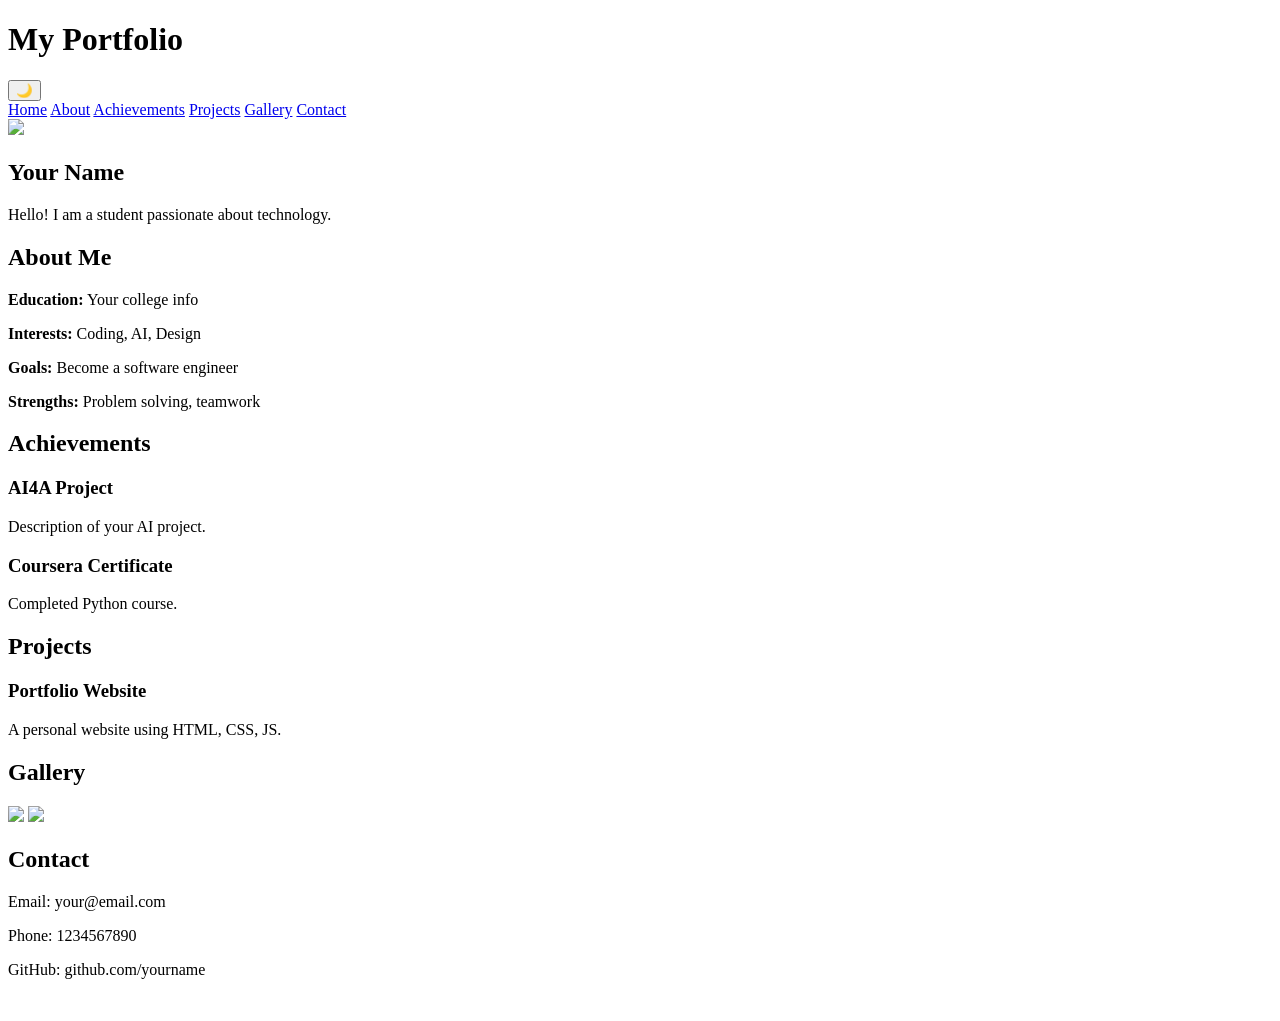
==== index.html @ 5518a77a "Rename Html to index.html" ====
<!DOCTYPE html>
<html lang="en">
<head>
  <meta charset="UTF-8">
  <title>My Portfolio</title>
  <link rel="stylesheet" href="style.css">
</head>
<body>

<header>
  <h1>My Portfolio</h1>
  <button onclick="toggleDarkMode()">🌙</button>
</header>

<nav>
  <a href="#home">Home</a>
  <a href="#about">About</a>
  <a href="#achievements">Achievements</a>
  <a href="#projects">Projects</a>
  <a href="#gallery">Gallery</a>
  <a href="#contact">Contact</a>
</nav>

<section id="home">
  <img src="images/profile.jpg" class="profile">
  <h2>Your Name</h2>
  <p>Hello! I am a student passionate about technology.</p>
</section>

<section id="about">
  <h2>About Me</h2>
  <p><b>Education:</b> Your college info</p>
  <p><b>Interests:</b> Coding, AI, Design</p>
  <p><b>Goals:</b> Become a software engineer</p>
  <p><b>Strengths:</b> Problem solving, teamwork</p>
</section>

<section id="achievements">
  <h2>Achievements</h2>
  <div class="card">
    <h3>AI4A Project</h3>
    <p>Description of your AI project.</p>
  </div>
  <div class="card">
    <h3>Coursera Certificate</h3>
    <p>Completed Python course.</p>
  </div>
</section>

<section id="projects">
  <h2>Projects</h2>
  <div class="card">
    <h3>Portfolio Website</h3>
    <p>A personal website using HTML, CSS, JS.</p>
  </div>
</section>

<section id="gallery">
  <h2>Gallery</h2>
  <img src="images/cert1.jpg" onclick="openImage(this)">
  <img src="images/cert2.jpg" onclick="openImage(this)">
</section>

<section id="contact">
  <h2>Contact</h2>
  <p>Email: your@email.com</p>
  <p>Phone: 1234567890</p>
  <p>GitHub: github.com/yourname</p>
</section>

<!-- Image Popup -->
<div id="popup" onclick="closeImage()">
  <img id="popup-img">
</div>

<script src="script.js"></script>
</body>
</html>
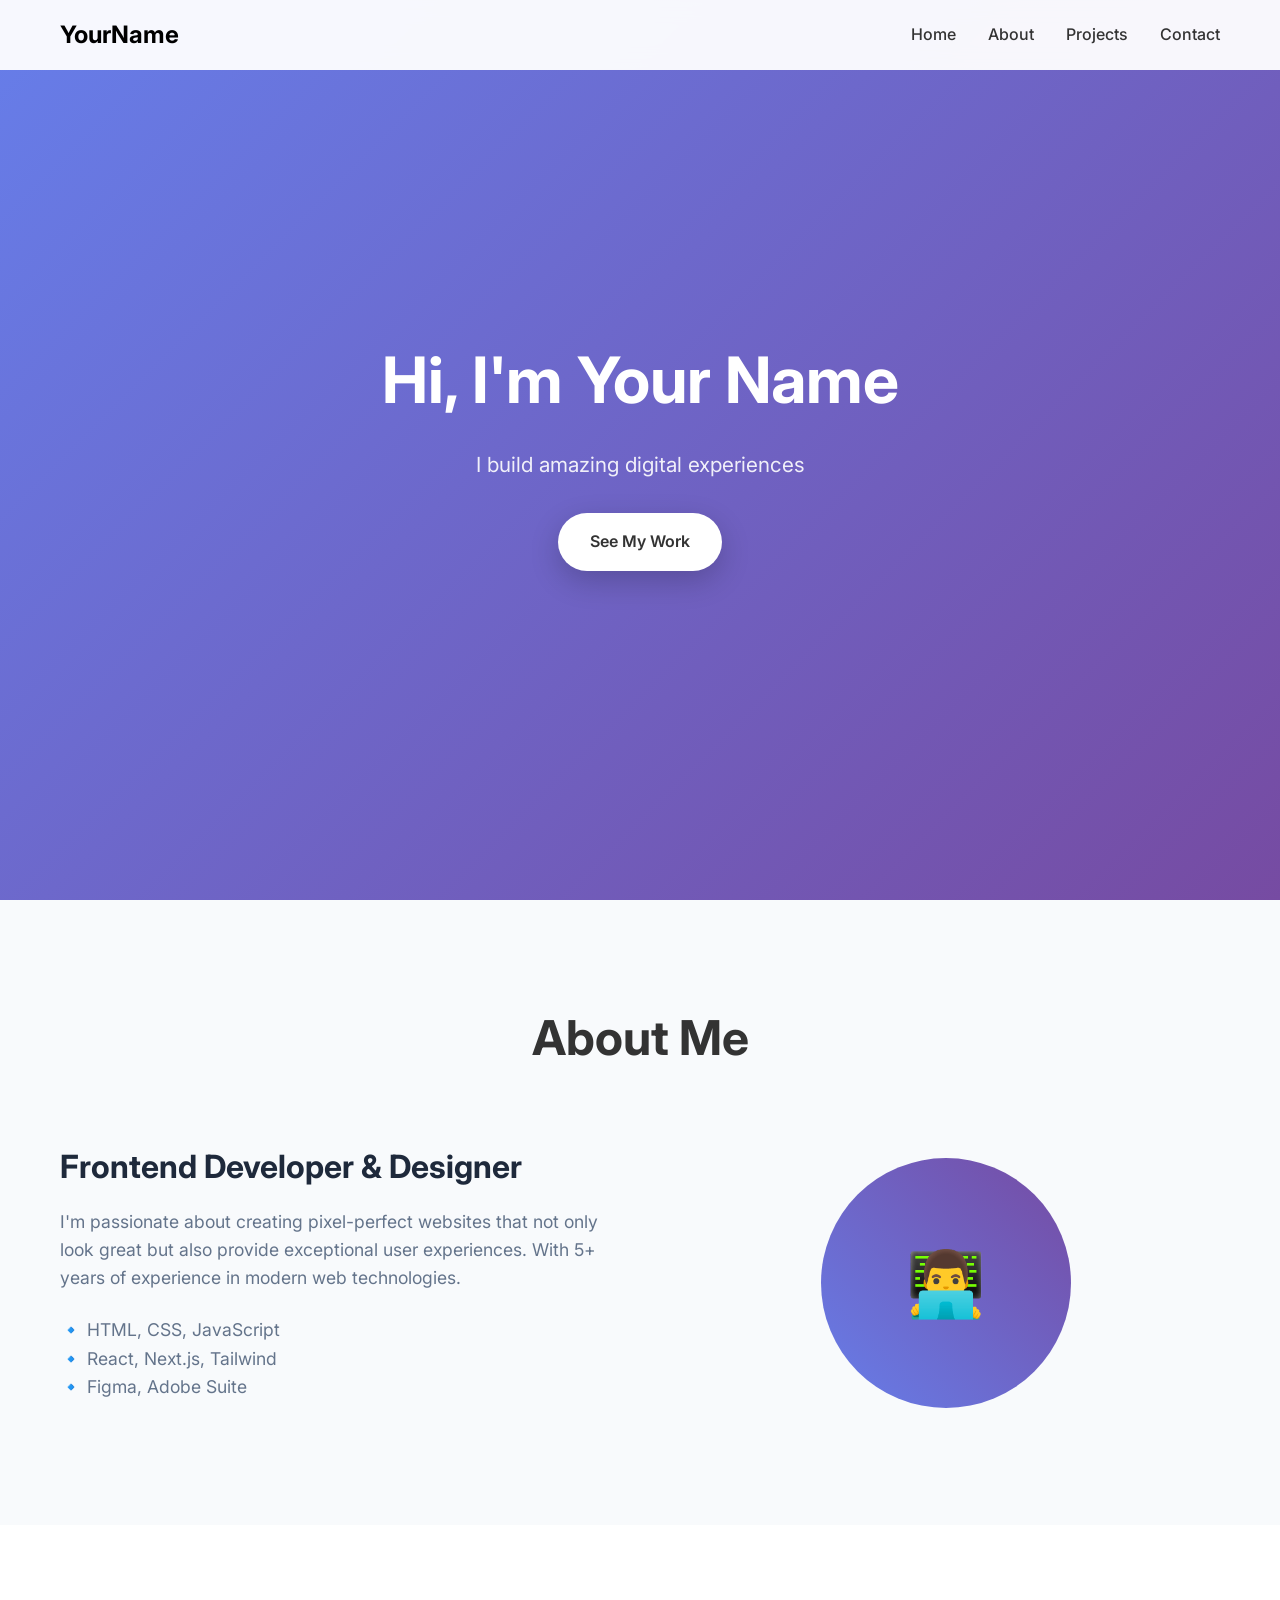
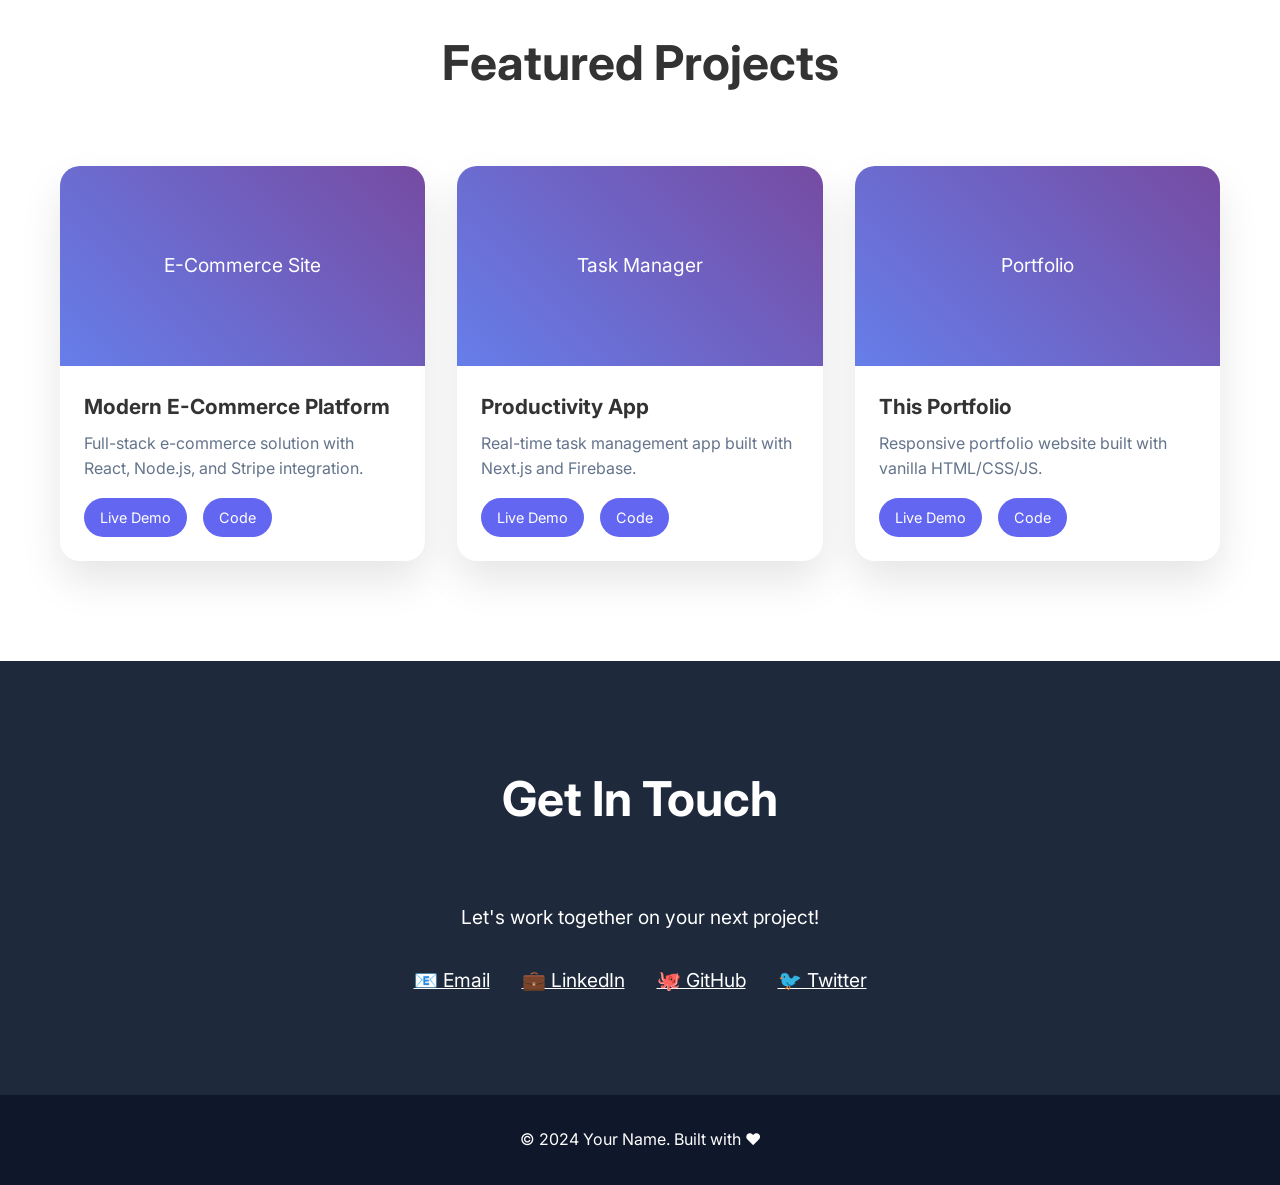
==== commit 910ba0f2: "Update index.html" ====
--- a/index.html
+++ b/index.html
@@ -1,78 +1,285 @@
 <!DOCTYPE html>
 <html lang="en">
 <head>
-  <meta charset="UTF-8">
-  <title>My Portfolio</title>
-  <link rel="stylesheet" href="style.css">
+    <meta charset="UTF-8">
+    <meta name="viewport" content="width=device-width, initial-scale=1.0">
+    <title>Your Name - Portfolio</title>
+    <link href="https://fonts.googleapis.com/css2?family=Inter:wght@300;400;600;700&display=swap" rel="stylesheet">
+    <style>
+        * { margin: 0; padding: 0; box-sizing: border-box; }
+        body {
+            font-family: 'Inter', sans-serif;
+            line-height: 1.6;
+            color: #333;
+            overflow-x: hidden;
+        }
+        .container { max-width: 1200px; margin: 0 auto; padding: 0 20px; }
+        
+        /* Navigation */
+        nav {
+            position: fixed;
+            top: 0;
+            width: 100%;
+            background: rgba(255,255,255,0.95);
+            backdrop-filter: blur(10px);
+            z-index: 1000;
+            padding: 1rem 0;
+        }
+        nav .container { display: flex; justify-content: space-between; align-items: center; }
+        .logo { font-size: 1.5rem; font-weight: 700; color: #000; }
+        .nav-links { display: flex; list-style: none; gap: 2rem; }
+        .nav-links a { text-decoration: none; color: #333; font-weight: 500; transition: color 0.3s; }
+        .nav-links a:hover { color: #6366f1; }
+        
+        /* Hero */
+        .hero {
+            height: 100vh;
+            display: flex;
+            align-items: center;
+            background: linear-gradient(135deg, #667eea 0%, #764ba2 100%);
+            color: white;
+            text-align: center;
+        }
+        .hero-content h1 {
+            font-size: clamp(2.5rem, 5vw, 4rem);
+            margin-bottom: 1rem;
+            font-weight: 700;
+        }
+        .hero-content p {
+            font-size: 1.3rem;
+            margin-bottom: 2rem;
+            opacity: 0.9;
+        }
+        .cta-button {
+            display: inline-block;
+            padding: 1rem 2rem;
+            background: white;
+            color: #333;
+            text-decoration: none;
+            border-radius: 50px;
+            font-weight: 600;
+            transition: all 0.3s;
+            box-shadow: 0 10px 30px rgba(0,0,0,0.2);
+        }
+        .cta-button:hover { transform: translateY(-3px); box-shadow: 0 15px 40px rgba(0,0,0,0.3); }
+        
+        /* Sections */
+        section { padding: 100px 0; }
+        .section-title {
+            font-size: 3rem;
+            text-align: center;
+            margin-bottom: 4rem;
+            font-weight: 700;
+        }
+        
+        /* About */
+        .about { background: #f8fafc; }
+        .about-content {
+            display: grid;
+            grid-template-columns: 1fr 1fr;
+            gap: 4rem;
+            align-items: center;
+        }
+        .about-text h3 { font-size: 2rem; margin-bottom: 1rem; color: #1e293b; }
+        .about-text p { font-size: 1.1rem; color: #64748b; margin-bottom: 1.5rem; }
+        
+        /* Projects */
+        .projects-grid {
+            display: grid;
+            grid-template-columns: repeat(auto-fit, minmax(350px, 1fr));
+            gap: 2rem;
+            margin-top: 3rem;
+        }
+        .project-card {
+            background: white;
+            border-radius: 20px;
+            overflow: hidden;
+            box-shadow: 0 20px 40px rgba(0,0,0,0.1);
+            transition: all 0.3s;
+        }
+        .project-card:hover {
+            transform: translateY(-10px);
+            box-shadow: 0 30px 60px rgba(0,0,0,0.15);
+        }
+        .project-image {
+            height: 200px;
+            background: linear-gradient(45deg, #667eea, #764ba2);
+            display: flex;
+            align-items: center;
+            justify-content: center;
+            font-size: 1.2rem;
+            color: white;
+        }
+        .project-info {
+            padding: 1.5rem;
+        }
+        .project-info h4 { font-size: 1.3rem; margin-bottom: 0.5rem; }
+        .project-info p { color: #64748b; margin-bottom: 1rem; }
+        .project-links { display: flex; gap: 1rem; }
+        .project-links a {
+            padding: 0.5rem 1rem;
+            background: #6366f1;
+            color: white;
+            text-decoration: none;
+            border-radius: 25px;
+            font-size: 0.9rem;
+        }
+        
+        /* Contact */
+        .contact { background: #1e293b; color: white; text-align: center; }
+        .contact-links {
+            display: flex;
+            justify-content: center;
+            gap: 2rem;
+            margin-top: 2rem;
+            flex-wrap: wrap;
+        }
+        .contact-links a {
+            color: white;
+            font-size: 1.2rem;
+            transition: opacity 0.3s;
+        }
+        .contact-links a:hover { opacity: 0.7; }
+        
+        /* Footer */
+        footer {
+            background: #0f172a;
+            color: white;
+            text-align: center;
+            padding: 2rem 0;
+        }
+        
+        @media (max-width: 768px) {
+            .nav-links { display: none; }
+            .about-content { grid-template-columns: 1fr; text-align: center; }
+        }
+    </style>
 </head>
 <body>
-
-<header>
-  <h1>My Portfolio</h1>
-  <button onclick="toggleDarkMode()">🌙</button>
-</header>
-
-<nav>
-  <a href="#home">Home</a>
-  <a href="#about">About</a>
-  <a href="#achievements">Achievements</a>
-  <a href="#projects">Projects</a>
-  <a href="#gallery">Gallery</a>
-  <a href="#contact">Contact</a>
-</nav>
-
-<section id="home">
-  <img src="images/profile.jpg" class="profile">
-  <h2>Your Name</h2>
-  <p>Hello! I am a student passionate about technology.</p>
-</section>
-
-<section id="about">
-  <h2>About Me</h2>
-  <p><b>Education:</b> Your college info</p>
-  <p><b>Interests:</b> Coding, AI, Design</p>
-  <p><b>Goals:</b> Become a software engineer</p>
-  <p><b>Strengths:</b> Problem solving, teamwork</p>
-</section>
-
-<section id="achievements">
-  <h2>Achievements</h2>
-  <div class="card">
-    <h3>AI4A Project</h3>
-    <p>Description of your AI project.</p>
-  </div>
-  <div class="card">
-    <h3>Coursera Certificate</h3>
-    <p>Completed Python course.</p>
-  </div>
-</section>
-
-<section id="projects">
-  <h2>Projects</h2>
-  <div class="card">
-    <h3>Portfolio Website</h3>
-    <p>A personal website using HTML, CSS, JS.</p>
-  </div>
-</section>
-
-<section id="gallery">
-  <h2>Gallery</h2>
-  <img src="images/cert1.jpg" onclick="openImage(this)">
-  <img src="images/cert2.jpg" onclick="openImage(this)">
-</section>
-
-<section id="contact">
-  <h2>Contact</h2>
-  <p>Email: your@email.com</p>
-  <p>Phone: 1234567890</p>
-  <p>GitHub: github.com/yourname</p>
-</section>
-
-<!-- Image Popup -->
-<div id="popup" onclick="closeImage()">
-  <img id="popup-img">
-</div>
-
-<script src="script.js"></script>
+    <!-- Navigation -->
+    <nav>
+        <div class="container">
+            <div class="logo">YourName</div>
+            <ul class="nav-links">
+                <li><a href="#home">Home</a></li>
+                <li><a href="#about">About</a></li>
+                <li><a href="#projects">Projects</a></li>
+                <li><a href="#contact">Contact</a></li>
+            </ul>
+        </div>
+    </nav>
+
+    <!-- Hero -->
+    <section id="home" class="hero">
+        <div class="container">
+            <div class="hero-content">
+                <h1>Hi, I'm <span style="color: #fff;">Your Name</span></h1>
+                <p>I build amazing digital experiences</p>
+                <a href="#projects" class="cta-button">See My Work</a>
+            </div>
+        </div>
+    </section>
+
+    <!-- About -->
+    <section id="about" class="about">
+        <div class="container">
+            <h2 class="section-title">About Me</h2>
+            <div class="about-content">
+                <div class="about-text">
+                    <h3>Frontend Developer & Designer</h3>
+                    <p>I'm passionate about creating pixel-perfect websites that not only look great but also provide exceptional user experiences. With 5+ years of experience in modern web technologies.</p>
+                    <p>🔹 HTML, CSS, JavaScript<br>🔹 React, Next.js, Tailwind<br>🔹 Figma, Adobe Suite</p>
+                </div>
+                <div style="text-align: center;">
+                    <div style="width: 250px; height: 250px; margin: 0 auto; background: linear-gradient(45deg, #667eea, #764ba2); border-radius: 50%; display: flex; align-items: center; justify-content: center; font-size: 4rem; color: white;">👨‍💻</div>
+                </div>
+            </div>
+        </div>
+    </section>
+
+    <!-- Projects -->
+    <section id="projects">
+        <div class="container">
+            <h2 class="section-title">Featured Projects</h2>
+            <div class="projects-grid">
+                <div class="project-card">
+                    <div class="project-image">E-Commerce Site</div>
+                    <div class="project-info">
+                        <h4>Modern E-Commerce Platform</h4>
+                        <p>Full-stack e-commerce solution with React, Node.js, and Stripe integration.</p>
+                        <div class="project-links">
+                            <a href="#">Live Demo</a>
+                            <a href="#">Code</a>
+                        </div>
+                    </div>
+                </div>
+                <div class="project-card">
+                    <div class="project-image">Task Manager</div>
+                    <div class="project-info">
+                        <h4>Productivity App</h4>
+                        <p>Real-time task management app built with Next.js and Firebase.</p>
+                        <div class="project-links">
+                            <a href="#">Live Demo</a>
+                            <a href="#">Code</a>
+                        </div>
+                    </div>
+                </div>
+                <div class="project-card">
+                    <div class="project-image">Portfolio</div>
+                    <div class="project-info">
+                        <h4>This Portfolio</h4>
+                        <p>Responsive portfolio website built with vanilla HTML/CSS/JS.</p>
+                        <div class="project-links">
+                            <a href="#">Live Demo</a>
+                            <a href="#">Code</a>
+                        </div>
+                    </div>
+                </div>
+            </div>
+        </div>
+    </section>
+
+    <!-- Contact -->
+    <section id="contact" class="contact">
+        <div class="container">
+            <h2 class="section-title" style="color: white;">Get In Touch</h2>
+            <p style="font-size: 1.2rem; margin-bottom: 2rem;">Let's work together on your next project!</p>
+            <div class="contact-links">
+                <a href="mailto:your.email@gmail.com">📧 Email</a>
+                <a href="https://linkedin.com/in/yourprofile">💼 LinkedIn</a>
+                <a href="https://github.com/yourusername">🐙 GitHub</a>
+                <a href="https://twitter.com/yourhandle">🐦 Twitter</a>
+            </div>
+        </div>
+    </section>
+
+    <!-- Footer -->
+    <footer>
+        <div class="container">
+            <p>&copy; 2024 Your Name. Built with ❤️</p>
+        </div>
+    </footer>
+
+    <script>
+        // Smooth scrolling
+        document.querySelectorAll('a[href^="#"]').forEach(anchor => {
+            anchor.addEventListener('click', function (e) {
+                e.preventDefault();
+                document.querySelector(this.getAttribute('href')).scrollIntoView({
+                    behavior: 'smooth'
+                });
+            });
+        });
+
+        // Navbar scroll effect
+        window.addEventListener('scroll', () => {
+            const nav = document.querySelector('nav');
+            if (window.scrollY > 100) {
+                nav.style.background = 'rgba(255,255,255,0.98)';
+            } else {
+                nav.style.background = 'rgba(255,255,255,0.95)';
+            }
+        });
+    </script>
 </body>
 </html>
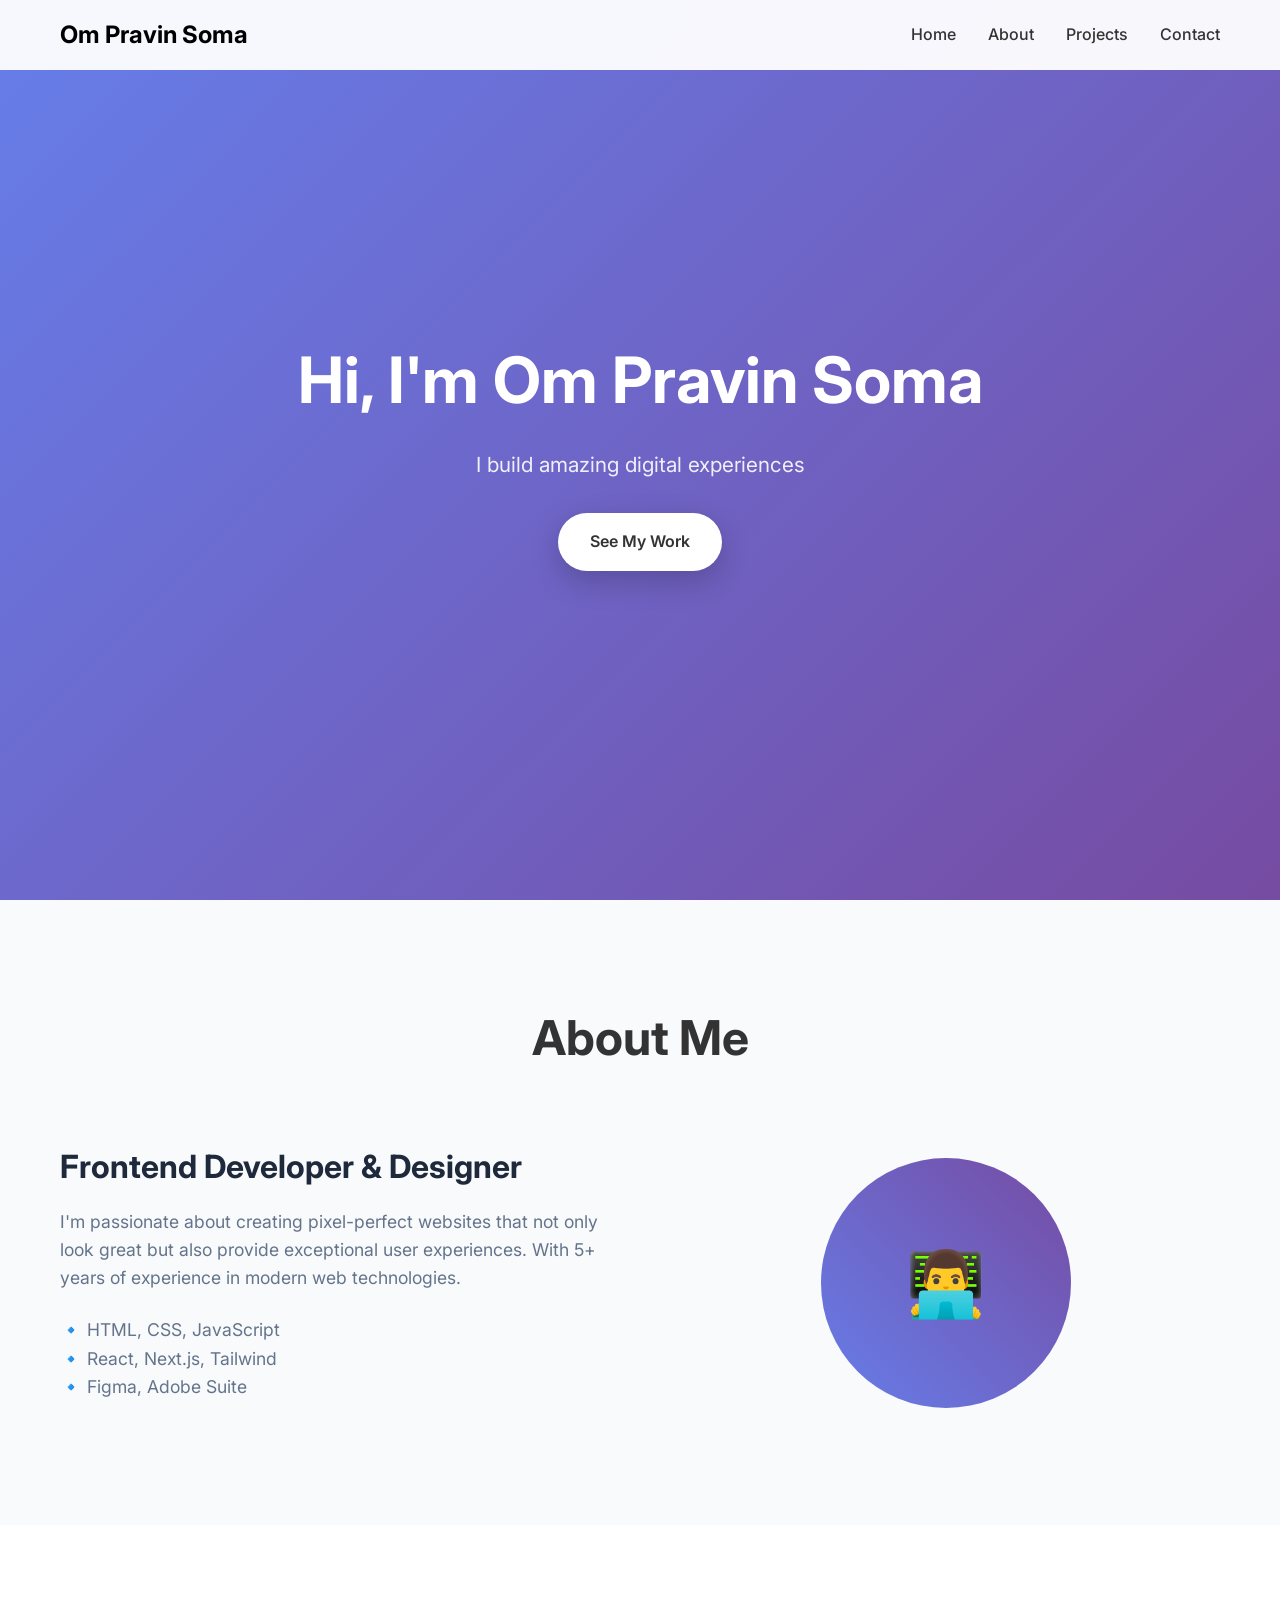
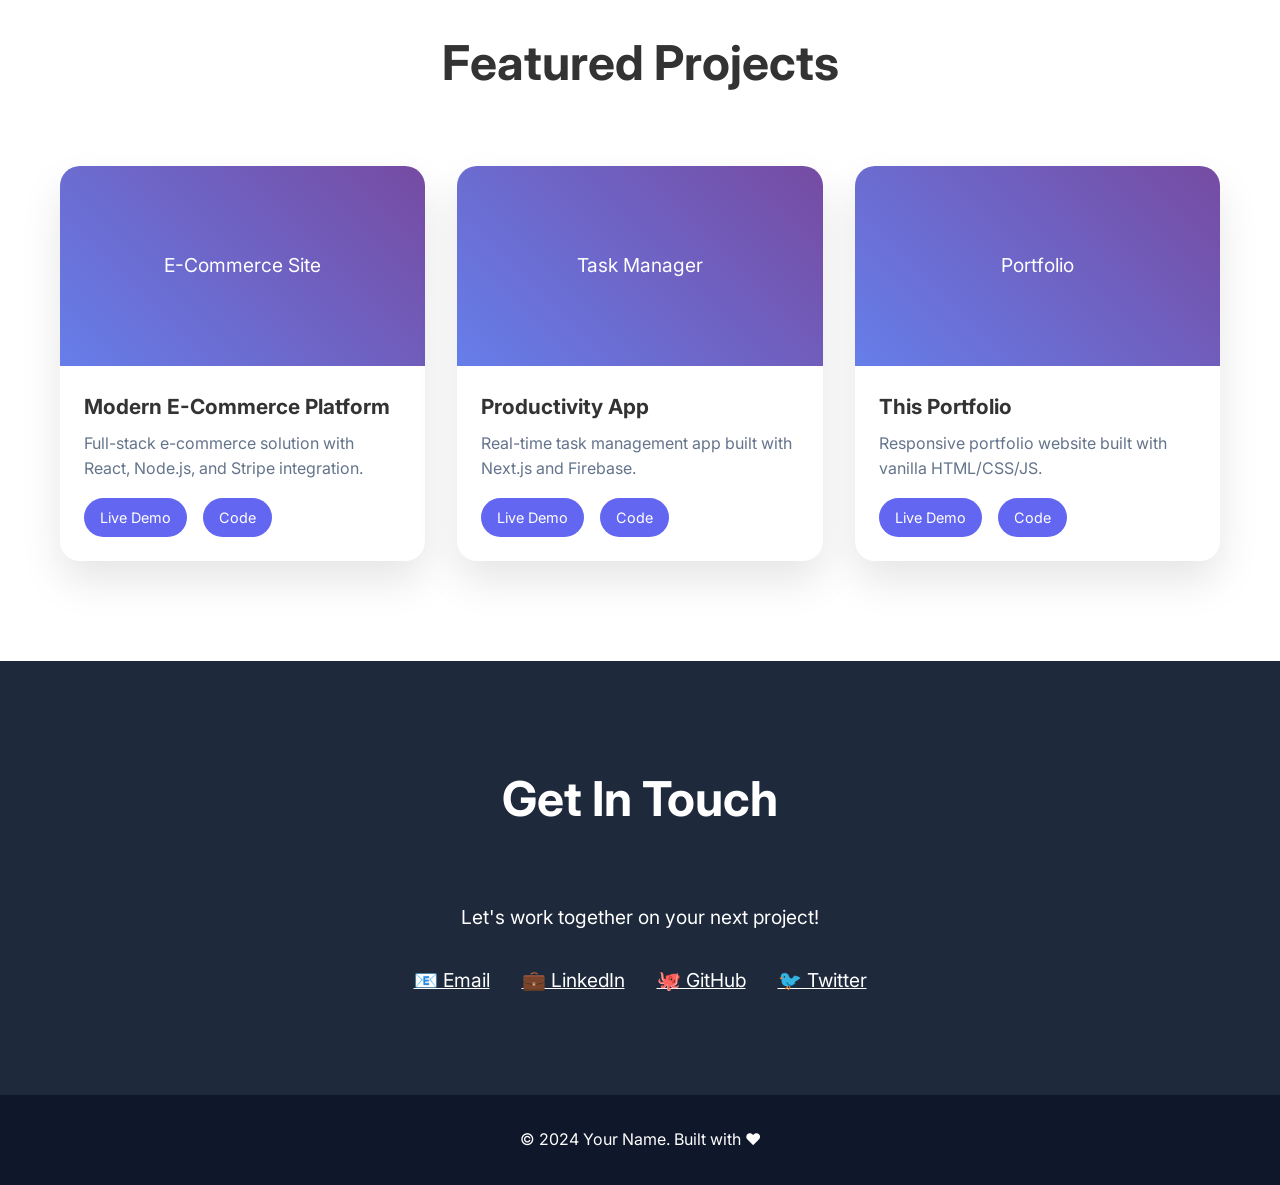
==== commit f7c825a0: "Update index.html" ====
--- a/index.html
+++ b/index.html
@@ -3,7 +3,7 @@
 <head>
     <meta charset="UTF-8">
     <meta name="viewport" content="width=device-width, initial-scale=1.0">
-    <title>Your Name - Portfolio</title>
+    <title>Om Pravin Soma - Portfolio</title>
     <link href="https://fonts.googleapis.com/css2?family=Inter:wght@300;400;600;700&display=swap" rel="stylesheet">
     <style>
         * { margin: 0; padding: 0; box-sizing: border-box; }
@@ -159,7 +159,7 @@
     <!-- Navigation -->
     <nav>
         <div class="container">
-            <div class="logo">YourName</div>
+            <div class="logo">Om Pravin Soma</div>
             <ul class="nav-links">
                 <li><a href="#home">Home</a></li>
                 <li><a href="#about">About</a></li>
@@ -173,7 +173,7 @@
     <section id="home" class="hero">
         <div class="container">
             <div class="hero-content">
-                <h1>Hi, I'm <span style="color: #fff;">Your Name</span></h1>
+                <h1>Hi, I'm <span style="color: #fff;">Om Pravin Soma </span></h1>
                 <p>I build amazing digital experiences</p>
                 <a href="#projects" class="cta-button">See My Work</a>
             </div>
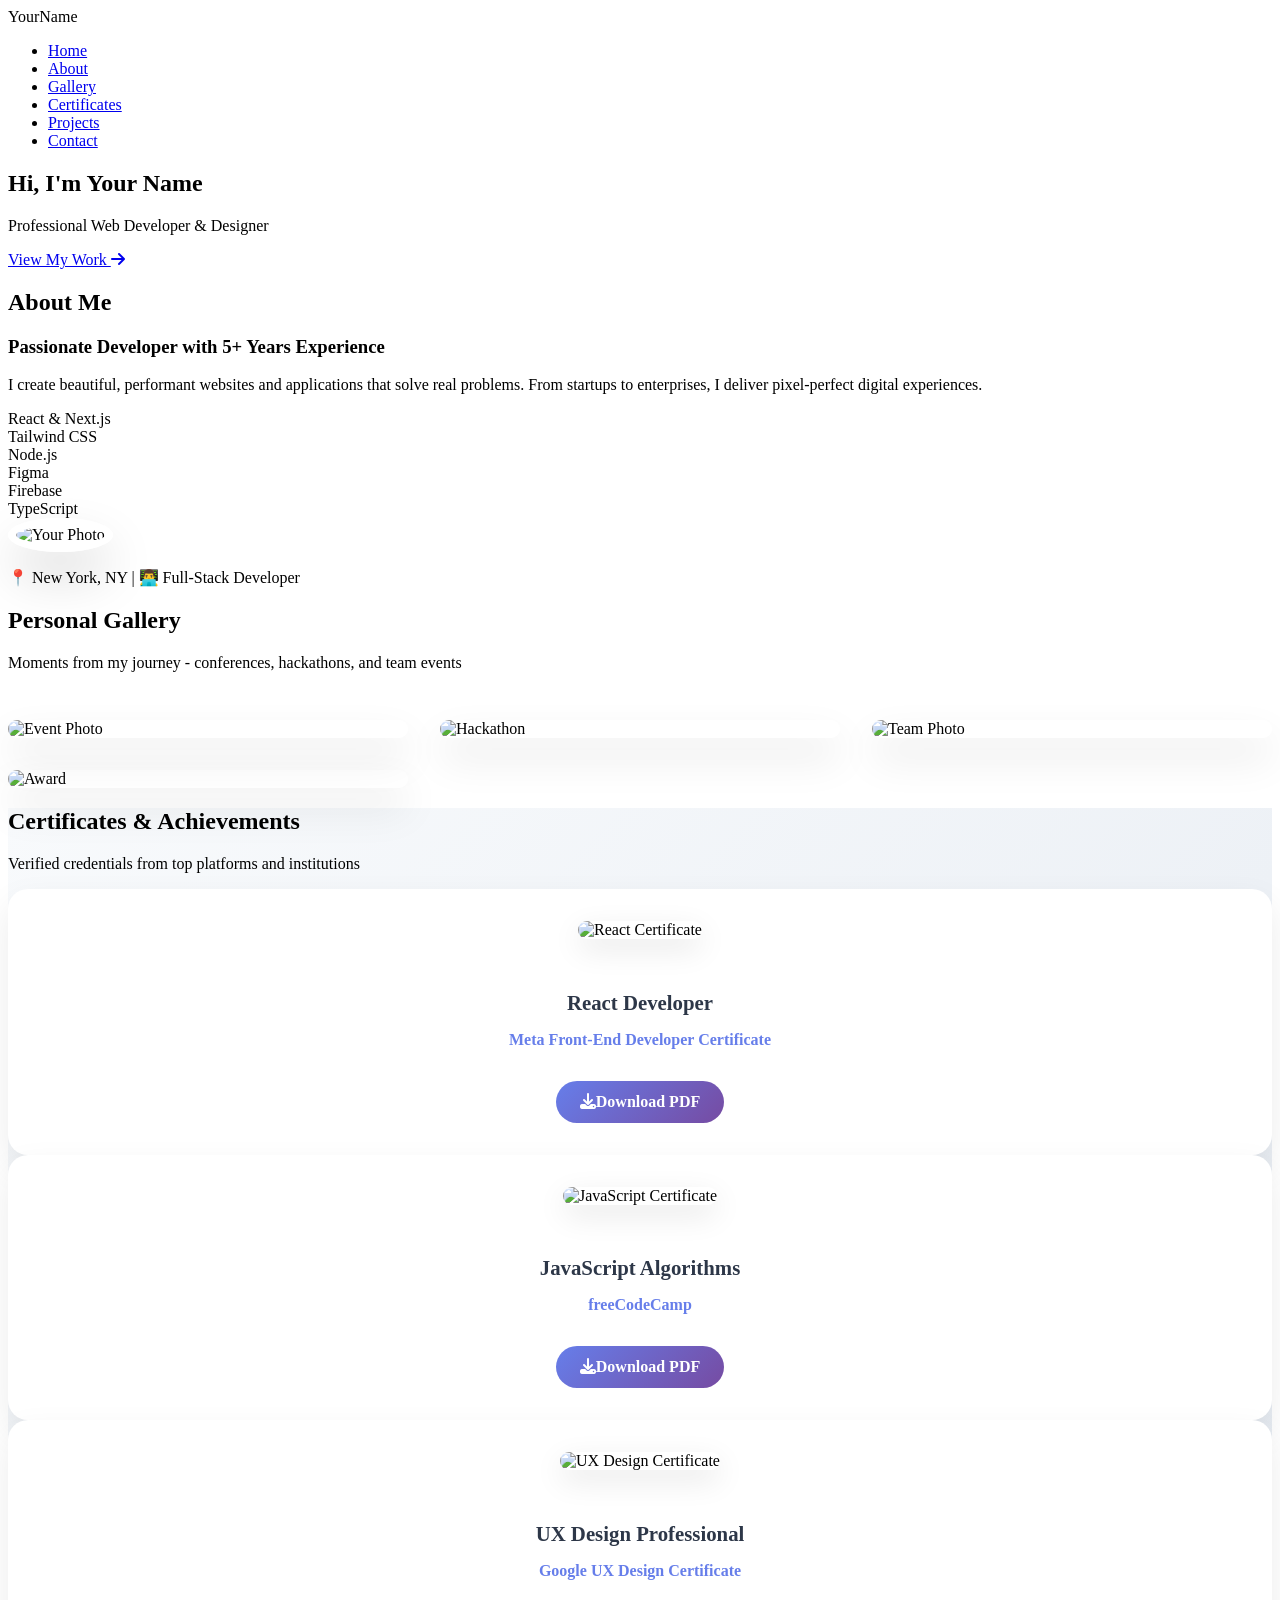
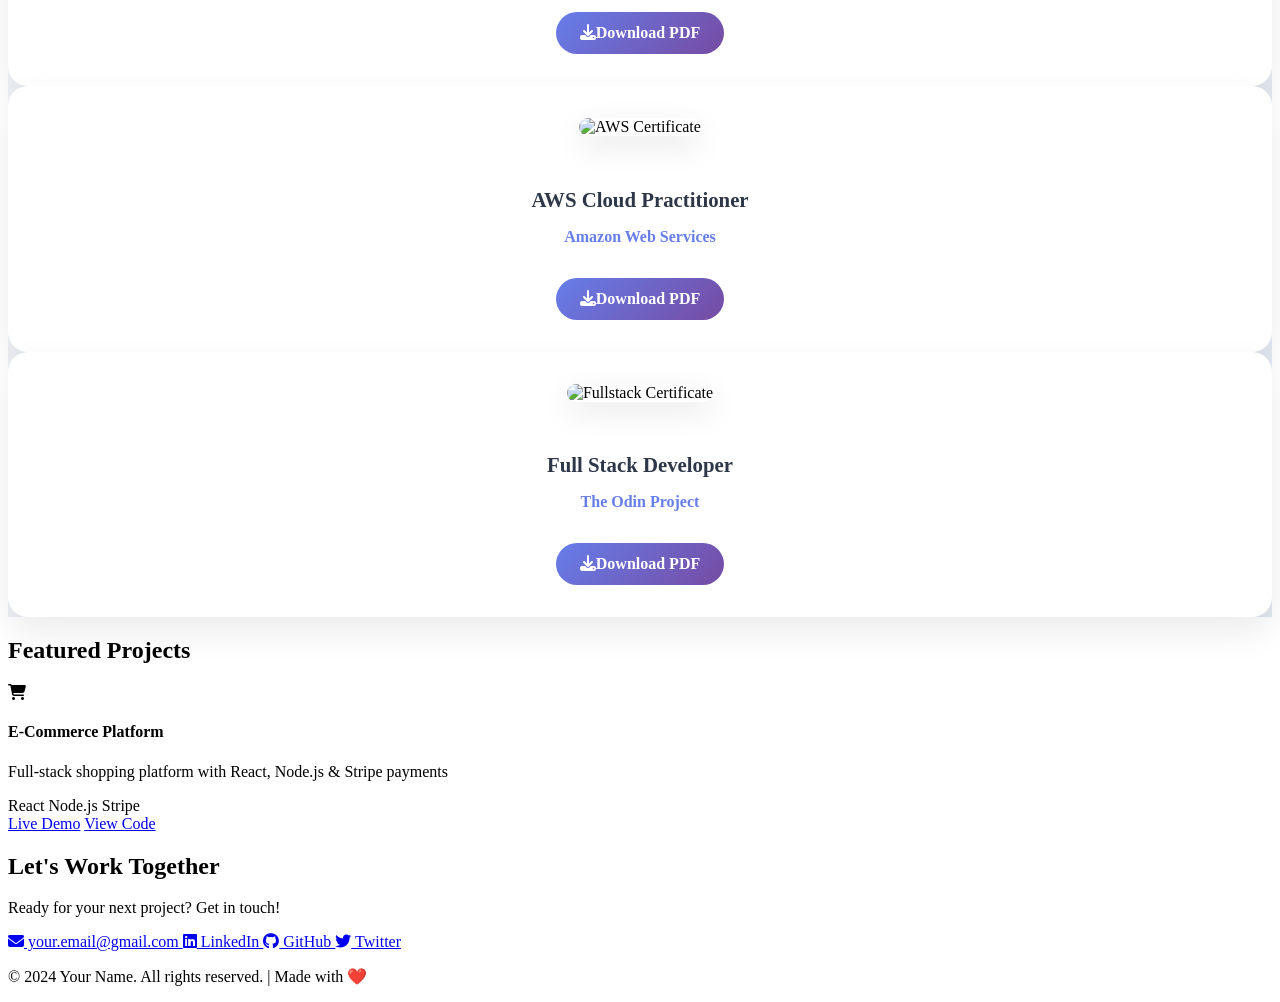
==== commit 1fa86d90: "Update index.html" ====
--- a/index.html
+++ b/index.html
@@ -3,252 +3,349 @@
 <head>
     <meta charset="UTF-8">
     <meta name="viewport" content="width=device-width, initial-scale=1.0">
-    <title>Om Pravin Soma - Portfolio</title>
-    <link href="https://fonts.googleapis.com/css2?family=Inter:wght@300;400;600;700&display=swap" rel="stylesheet">
+    <title>Your Name - Professional Portfolio</title>
+    <link href="https://fonts.googleapis.com/css2?family=Inter:wght@300;400;500;600;700;800;900&display=swap" rel="stylesheet">
+    <link rel="stylesheet" href="https://cdnjs.cloudflare.com/ajax/libs/font-awesome/6.4.0/css/all.min.css">
+    <!-- Paste the COMPLETE CSS code here -->
     <style>
-        * { margin: 0; padding: 0; box-sizing: border-box; }
-        body {
-            font-family: 'Inter', sans-serif;
-            line-height: 1.6;
-            color: #333;
-            overflow-x: hidden;
-        }
-        .container { max-width: 1200px; margin: 0 auto; padding: 0 20px; }
-        
-        /* Navigation */
-        nav {
-            position: fixed;
-            top: 0;
-            width: 100%;
-            background: rgba(255,255,255,0.95);
-            backdrop-filter: blur(10px);
-            z-index: 1000;
-            padding: 1rem 0;
-        }
-        nav .container { display: flex; justify-content: space-between; align-items: center; }
-        .logo { font-size: 1.5rem; font-weight: 700; color: #000; }
-        .nav-links { display: flex; list-style: none; gap: 2rem; }
-        .nav-links a { text-decoration: none; color: #333; font-weight: 500; transition: color 0.3s; }
-        .nav-links a:hover { color: #6366f1; }
-        
-        /* Hero */
-        .hero {
-            height: 100vh;
-            display: flex;
-            align-items: center;
-            background: linear-gradient(135deg, #667eea 0%, #764ba2 100%);
-            color: white;
-            text-align: center;
-        }
-        .hero-content h1 {
-            font-size: clamp(2.5rem, 5vw, 4rem);
-            margin-bottom: 1rem;
-            font-weight: 700;
-        }
-        .hero-content p {
-            font-size: 1.3rem;
-            margin-bottom: 2rem;
-            opacity: 0.9;
-        }
-        .cta-button {
-            display: inline-block;
-            padding: 1rem 2rem;
-            background: white;
-            color: #333;
-            text-decoration: none;
-            border-radius: 50px;
-            font-weight: 600;
-            transition: all 0.3s;
-            box-shadow: 0 10px 30px rgba(0,0,0,0.2);
-        }
-        .cta-button:hover { transform: translateY(-3px); box-shadow: 0 15px 40px rgba(0,0,0,0.3); }
-        
-        /* Sections */
-        section { padding: 100px 0; }
-        .section-title {
-            font-size: 3rem;
-            text-align: center;
-            margin-bottom: 4rem;
-            font-weight: 700;
-        }
-        
-        /* About */
-        .about { background: #f8fafc; }
-        .about-content {
+        /* PASTE THE ENTIRE CSS CODE FROM PREVIOUS MESSAGE HERE */
+        /* [CSS from previous response goes here] */
+        
+        /* ADDITIONAL STYLES FOR CERTIFICATES & GALLERY */
+        .gallery-grid {
             display: grid;
-            grid-template-columns: 1fr 1fr;
-            gap: 4rem;
-            align-items: center;
-        }
-        .about-text h3 { font-size: 2rem; margin-bottom: 1rem; color: #1e293b; }
-        .about-text p { font-size: 1.1rem; color: #64748b; margin-bottom: 1.5rem; }
-        
-        /* Projects */
-        .projects-grid {
-            display: grid;
-            grid-template-columns: repeat(auto-fit, minmax(350px, 1fr));
+            grid-template-columns: repeat(auto-fit, minmax(300px, 1fr));
             gap: 2rem;
             margin-top: 3rem;
         }
-        .project-card {
-            background: white;
+        
+        .gallery-item {
+            position: relative;
             border-radius: 20px;
             overflow: hidden;
             box-shadow: 0 20px 40px rgba(0,0,0,0.1);
-            transition: all 0.3s;
-        }
-        .project-card:hover {
-            transform: translateY(-10px);
-            box-shadow: 0 30px 60px rgba(0,0,0,0.15);
-        }
-        .project-image {
+            transition: all 0.4s ease;
+            cursor: pointer;
+        }
+        
+        .gallery-item:hover {
+            transform: translateY(-10px) scale(1.02);
+            box-shadow: 0 30px 60px rgba(0,0,0,0.2);
+        }
+        
+        .gallery-item img {
+            width: 100%;
+            height: 250px;
+            object-fit: cover;
+            transition: transform 0.4s ease;
+        }
+        
+        .gallery-item:hover img {
+            transform: scale(1.1);
+        }
+        
+        .gallery-overlay {
+            position: absolute;
+            bottom: 0;
+            left: 0;
+            right: 0;
+            background: linear-gradient(transparent, rgba(0,0,0,0.8));
+            color: white;
+            padding: 2rem 1.5rem 1.5rem;
+            transform: translateY(100%);
+            transition: transform 0.4s ease;
+        }
+        
+        .gallery-item:hover .gallery-overlay {
+            transform: translateY(0);
+        }
+        
+        .certificates-section {
+            background: linear-gradient(135deg, #f8fafc 0%, #e2e8f0 100%);
+        }
+        
+        .certificate-card {
+            background: white;
+            border-radius: 20px;
+            padding: 2rem;
+            text-align: center;
+            box-shadow: 0 15px 35px rgba(0,0,0,0.08);
+            transition: all 0.3s ease;
+            height: 100%;
+        }
+        
+        .certificate-card:hover {
+            transform: translateY(-8px);
+            box-shadow: 0 25px 50px rgba(0,0,0,0.15);
+        }
+        
+        .certificate-image {
+            width: 100%;
+            max-width: 300px;
             height: 200px;
-            background: linear-gradient(45deg, #667eea, #764ba2);
-            display: flex;
-            align-items: center;
-            justify-content: center;
-            font-size: 1.2rem;
-            color: white;
-        }
-        .project-info {
-            padding: 1.5rem;
-        }
-        .project-info h4 { font-size: 1.3rem; margin-bottom: 0.5rem; }
-        .project-info p { color: #64748b; margin-bottom: 1rem; }
-        .project-links { display: flex; gap: 1rem; }
-        .project-links a {
-            padding: 0.5rem 1rem;
-            background: #6366f1;
+            object-fit: cover;
+            border-radius: 12px;
+            margin-bottom: 1.5rem;
+            box-shadow: 0 10px 30px rgba(0,0,0,0.1);
+        }
+        
+        .certificate-title {
+            font-size: 1.3rem;
+            font-weight: 700;
+            margin-bottom: 0.5rem;
+            color: #2d3748;
+        }
+        
+        .certificate-issuer {
+            color: #667eea;
+            font-weight: 600;
+            font-size: 1rem;
+        }
+        
+        .download-btn {
+            display: inline-block;
+            margin-top: 1rem;
+            padding: 0.75rem 1.5rem;
+            background: linear-gradient(135deg, #667eea, #764ba2);
             color: white;
             text-decoration: none;
             border-radius: 25px;
-            font-size: 0.9rem;
-        }
-        
-        /* Contact */
-        .contact { background: #1e293b; color: white; text-align: center; }
-        .contact-links {
-            display: flex;
-            justify-content: center;
-            gap: 2rem;
-            margin-top: 2rem;
-            flex-wrap: wrap;
-        }
-        .contact-links a {
-            color: white;
-            font-size: 1.2rem;
-            transition: opacity 0.3s;
-        }
-        .contact-links a:hover { opacity: 0.7; }
-        
-        /* Footer */
-        footer {
-            background: #0f172a;
-            color: white;
-            text-align: center;
-            padding: 2rem 0;
+            font-weight: 600;
+            transition: all 0.3s ease;
+        }
+        
+        .download-btn:hover {
+            transform: translateY(-2px);
+            box-shadow: 0 10px 25px rgba(102, 126, 234, 0.4);
+        }
+        
+        .personal-photo {
+            width: 300px;
+            height: 300px;
+            border-radius: 50%;
+            object-fit: cover;
+            box-shadow: 0 25px 50px rgba(0,0,0,0.15);
+            border: 8px solid white;
         }
         
         @media (max-width: 768px) {
-            .nav-links { display: none; }
-            .about-content { grid-template-columns: 1fr; text-align: center; }
+            .personal-photo {
+                width: 250px;
+                height: 250px;
+            }
         }
     </style>
 </head>
 <body>
     <!-- Navigation -->
-    <nav>
-        <div class="container">
-            <div class="logo">Om Pravin Soma</div>
+    <nav class="navbar">
+        <div class="container nav-container">
+            <div class="logo">YourName</div>
             <ul class="nav-links">
                 <li><a href="#home">Home</a></li>
                 <li><a href="#about">About</a></li>
+                <li><a href="#gallery">Gallery</a></li>
+                <li><a href="#certificates">Certificates</a></li>
                 <li><a href="#projects">Projects</a></li>
                 <li><a href="#contact">Contact</a></li>
             </ul>
         </div>
     </nav>
 
-    <!-- Hero -->
+    <!-- Hero Section -->
     <section id="home" class="hero">
         <div class="container">
             <div class="hero-content">
-                <h1>Hi, I'm <span style="color: #fff;">Om Pravin Soma </span></h1>
-                <p>I build amazing digital experiences</p>
-                <a href="#projects" class="cta-button">See My Work</a>
-            </div>
-        </div>
-    </section>
-
-    <!-- About -->
+                <h1>
+                    Hi, I'm <span class="highlight">Your Name</span>
+                </h1>
+                <p class="hero-subtitle">Professional Web Developer & Designer</p>
+                <a href="#projects" class="cta-button">View My Work <i class="fas fa-arrow-right ml-2"></i></a>
+            </div>
+        </div>
+    </section>
+
+    <!-- About Section with Personal Photo -->
     <section id="about" class="about">
         <div class="container">
-            <h2 class="section-title">About Me</h2>
-            <div class="about-content">
-                <div class="about-text">
-                    <h3>Frontend Developer & Designer</h3>
-                    <p>I'm passionate about creating pixel-perfect websites that not only look great but also provide exceptional user experiences. With 5+ years of experience in modern web technologies.</p>
-                    <p>🔹 HTML, CSS, JavaScript<br>🔹 React, Next.js, Tailwind<br>🔹 Figma, Adobe Suite</p>
-                </div>
-                <div style="text-align: center;">
-                    <div style="width: 250px; height: 250px; margin: 0 auto; background: linear-gradient(45deg, #667eea, #764ba2); border-radius: 50%; display: flex; align-items: center; justify-content: center; font-size: 4rem; color: white;">👨‍💻</div>
-                </div>
-            </div>
-        </div>
-    </section>
-
-    <!-- Projects -->
-    <section id="projects">
-        <div class="container">
-            <h2 class="section-title">Featured Projects</h2>
+            <h2 class="section-title animate-on-scroll">About Me</h2>
+            <div class="about-grid">
+                <div class="about-text animate-on-scroll">
+                    <h3>Passionate Developer with 5+ Years Experience</h3>
+                    <p>I create beautiful, performant websites and applications that solve real problems. From startups to enterprises, I deliver pixel-perfect digital experiences.</p>
+                    <div class="skills-grid">
+                        <div class="skill-tag animate-on-scroll">React & Next.js</div>
+                        <div class="skill-tag animate-on-scroll">Tailwind CSS</div>
+                        <div class="skill-tag animate-on-scroll">Node.js</div>
+                        <div class="skill-tag animate-on-scroll">Figma</div>
+                        <div class="skill-tag animate-on-scroll">Firebase</div>
+                        <div class="skill-tag animate-on-scroll">TypeScript</div>
+                    </div>
+                </div>
+                <div class="text-center animate-on-scroll">
+                    <img src="https://via.placeholder.com/300x300/667eea/ffffff?text=YOUR+PHOTO" 
+                         alt="Your Photo" class="personal-photo" 
+                         data-src="YOUR_PERSONAL_PHOTO.jpg">
+                    <p class="mt-4 text-gray-600">📍 New York, NY | 👨‍💻 Full-Stack Developer</p>
+                </div>
+            </div>
+        </div>
+    </section>
+
+    <!-- Personal Gallery Section -->
+    <section id="gallery" class="py-32">
+        <div class="container">
+            <h2 class="section-title animate-on-scroll">Personal Gallery</h2>
+            <p class="text-center text-xl text-gray-600 mb-8 max-w-2xl mx-auto animate-on-scroll">
+                Moments from my journey - conferences, hackathons, and team events
+            </p>
+            <div class="gallery-grid">
+                <div class="gallery-item animate-on-scroll" data-lightbox="gallery">
+                    <img src="https://via.placeholder.com/400x300/4f46e5/ffffff?text=Event+1" 
+                         alt="Event Photo" data-src="YOUR_PHOTO_1.jpg" loading="lazy">
+                    <div class="gallery-overlay">
+                        <h4>Tech Conference 2024</h4>
+                        <p>Speaking at Web Summit</p>
+                    </div>
+                </div>
+                <div class="gallery-item animate-on-scroll" data-lightbox="gallery">
+                    <img src="https://via.placeholder.com/400x300/10b981/ffffff?text=Hackathon" 
+                         alt="Hackathon" data-src="YOUR_PHOTO_2.jpg" loading="lazy">
+                    <div class="gallery-overlay">
+                        <h4>Hackathon Winner</h4>
+                        <p>1st place - AI Challenge</p>
+                    </div>
+                </div>
+                <div class="gallery-item animate-on-scroll" data-lightbox="gallery">
+                    <img src="https://via.placeholder.com/400x300/f59e0b/ffffff?text=Team+Photo" 
+                         alt="Team Photo" data-src="YOUR_PHOTO_3.jpg" loading="lazy">
+                    <div class="gallery-overlay">
+                        <h4>Team Celebration</h4>
+                        <p>Project launch party</p>
+                    </div>
+                </div>
+                <div class="gallery-item animate-on-scroll" data-lightbox="gallery">
+                    <img src="https://via.placeholder.com/400x300/ef4444/ffffff?text=Award" 
+                         alt="Award" data-src="YOUR_PHOTO_4.jpg" loading="lazy">
+                    <div class="gallery-overlay">
+                        <h4>Developer of the Year</h4>
+                        <p>Company award 2023</p>
+                    </div>
+                </div>
+            </div>
+        </div>
+    </section>
+
+    <!-- Certificates Section -->
+    <section id="certificates" class="certificates-section">
+        <div class="container">
+            <h2 class="section-title animate-on-scroll">Certificates & Achievements</h2>
+            <p class="text-center text-xl text-gray-600 mb-12 max-w-3xl mx-auto animate-on-scroll">
+                Verified credentials from top platforms and institutions
+            </p>
             <div class="projects-grid">
-                <div class="project-card">
-                    <div class="project-image">E-Commerce Site</div>
-                    <div class="project-info">
-                        <h4>Modern E-Commerce Platform</h4>
-                        <p>Full-stack e-commerce solution with React, Node.js, and Stripe integration.</p>
+                <div class="certificate-card animate-on-scroll">
+                    <img src="https://via.placeholder.com/300x200/667eea/ffffff?text=React+Cert" 
+                         alt="React Certificate" class="certificate-image" 
+                         data-src="YOUR_CERT_1.jpg" loading="lazy">
+                    <h4 class="certificate-title">React Developer</h4>
+                    <p class="certificate-issuer">Meta Front-End Developer Certificate</p>
+                    <a href="YOUR_CERT_1.pdf" class="download-btn" target="_blank" download>
+                        <i class="fas fa-download mr-2"></i>Download PDF
+                    </a>
+                </div>
+                <div class="certificate-card animate-on-scroll">
+                    <img src="https://via.placeholder.com/300x200/10b981/ffffff?text=JavaScript" 
+                         alt="JavaScript Certificate" class="certificate-image" 
+                         data-src="YOUR_CERT_2.jpg" loading="lazy">
+                    <h4 class="certificate-title">JavaScript Algorithms</h4>
+                    <p class="certificate-issuer">freeCodeCamp</p>
+                    <a href="YOUR_CERT_2.pdf" class="download-btn" target="_blank" download>
+                        <i class="fas fa-download mr-2"></i>Download PDF
+                    </a>
+                </div>
+                <div class="certificate-card animate-on-scroll">
+                    <img src="https://via.placeholder.com/300x200/f59e0b/ffffff?text=Google+UX" 
+                         alt="UX Design Certificate" class="certificate-image" 
+                         data-src="YOUR_CERT_3.jpg" loading="lazy">
+                    <h4 class="certificate-title">UX Design Professional</h4>
+                    <p class="certificate-issuer">Google UX Design Certificate</p>
+                    <a href="YOUR_CERT_3.pdf" class="download-btn" target="_blank" download>
+                        <i class="fas fa-download mr-2"></i>Download PDF
+                    </a>
+                </div>
+                <div class="certificate-card animate-on-scroll">
+                    <img src="https://via.placeholder.com/300x200/ef4444/ffffff?text=AWS" 
+                         alt="AWS Certificate" class="certificate-image" 
+                         data-src="YOUR_CERT_4.jpg" loading="lazy">
+                    <h4 class="certificate-title">AWS Cloud Practitioner</h4>
+                    <p class="certificate-issuer">Amazon Web Services</p>
+                    <a href="YOUR_CERT_4.pdf" class="download-btn" target="_blank" download>
+                        <i class="fas fa-download mr-2"></i>Download PDF
+                    </a>
+                </div>
+                <div class="certificate-card animate-on-scroll">
+                    <img src="https://via.placeholder.com/300x200/8b5cf6/ffffff?text=Fullstack" 
+                         alt="Fullstack Certificate" class="certificate-image" 
+                         data-src="YOUR_CERT_5.jpg" loading="lazy">
+                    <h4 class="certificate-title">Full Stack Developer</h4>
+                    <p class="certificate-issuer">The Odin Project</p>
+                    <a href="YOUR_CERT_5.pdf" class="download-btn" target="_blank" download>
+                        <i class="fas fa-download mr-2"></i>Download PDF
+                    </a>
+                </div>
+            </div>
+        </div>
+    </section>
+
+    <!-- Projects Section -->
+    <section id="projects" class="py-32">
+        <div class="container">
+            <h2 class="section-title animate-on-scroll">Featured Projects</h2>
+            <div class="projects-grid">
+                <div class="project-card animate-on-scroll" data-category="web">
+                    <div class="project-image">
+                        <i class="fas fa-shopping-cart text-4xl"></i>
+                    </div>
+                    <div class="project-content">
+                        <h4>E-Commerce Platform</h4>
+                        <p>Full-stack shopping platform with React, Node.js & Stripe payments</p>
+                        <div class="project-tech">
+                            <span class="tech-tag">React</span>
+                            <span class="tech-tag">Node.js</span>
+                            <span class="tech-tag">Stripe</span>
+                        </div>
                         <div class="project-links">
-                            <a href="#">Live Demo</a>
-                            <a href="#">Code</a>
+                            <a href="#" class="btn-primary">Live Demo</a>
+                            <a href="#" class="btn-secondary">View Code</a>
                         </div>
                     </div>
                 </div>
-                <div class="project-card">
-                    <div class="project-image">Task Manager</div>
-                    <div class="project-info">
-                        <h4>Productivity App</h4>
-                        <p>Real-time task management app built with Next.js and Firebase.</p>
-                        <div class="project-links">
-                            <a href="#">Live Demo</a>
-                            <a href="#">Code</a>
-                        </div>
-                    </div>
-                </div>
-                <div class="project-card">
-                    <div class="project-image">Portfolio</div>
-                    <div class="project-info">
-                        <h4>This Portfolio</h4>
-                        <p>Responsive portfolio website built with vanilla HTML/CSS/JS.</p>
-                        <div class="project-links">
-                            <a href="#">Live Demo</a>
-                            <a href="#">Code</a>
-                        </div>
-                    </div>
-                </div>
-            </div>
-        </div>
-    </section>
-
-    <!-- Contact -->
+                <!-- Add more projects here -->
+            </div>
+        </div>
+    </section>
+
+    <!-- Contact Section -->
     <section id="contact" class="contact">
         <div class="container">
-            <h2 class="section-title" style="color: white;">Get In Touch</h2>
-            <p style="font-size: 1.2rem; margin-bottom: 2rem;">Let's work together on your next project!</p>
-            <div class="contact-links">
-                <a href="mailto:your.email@gmail.com">📧 Email</a>
-                <a href="https://linkedin.com/in/yourprofile">💼 LinkedIn</a>
-                <a href="https://github.com/yourusername">🐙 GitHub</a>
-                <a href="https://twitter.com/yourhandle">🐦 Twitter</a>
+            <div class="contact-content">
+                <h2 class="section-title">Let's Work Together</h2>
+                <p>Ready for your next project? Get in touch!</p>
+                <div class="social-links">
+                    <a href="mailto:your.email@gmail.com" class="copy-email">
+                        <i class="fas fa-envelope text-xl"></i> your.email@gmail.com
+                    </a>
+                    <a href="https://linkedin.com/in/yourprofile">
+                        <i class="fab fa-linkedin text-xl"></i> LinkedIn
+                    </a>
+                    <a href="https://github.com/yourusername">
+                        <i class="fab fa-github text-xl"></i> GitHub
+                    </a>
+                    <a href="https://twitter.com/yourhandle">
+                        <i class="fab fa-twitter text-xl"></i> Twitter
+                    </a>
+                </div>
             </div>
         </div>
     </section>
@@ -256,29 +353,46 @@
     <!-- Footer -->
     <footer>
         <div class="container">
-            <p>&copy; 2024 Your Name. Built with ❤️</p>
+            <p>&copy; 2024 Your Name. All rights reserved. | Made with ❤️</p>
         </div>
     </footer>
 
+    <!-- Paste the COMPLETE JavaScript code here -->
     <script>
-        // Smooth scrolling
-        document.querySelectorAll('a[href^="#"]').forEach(anchor => {
-            anchor.addEventListener('click', function (e) {
-                e.preventDefault();
-                document.querySelector(this.getAttribute('href')).scrollIntoView({
-                    behavior: 'smooth'
+        /* PASTE THE ENTIRE JS CODE FROM PREVIOUS MESSAGE HERE */
+        /* [JavaScript from previous response goes here] */
+        
+        // ADDITIONAL JS FOR GALLERY LIGHTBOX
+        document.querySelectorAll('.gallery-item').forEach(item => {
+            item.addEventListener('click', function() {
+                const imgSrc = this.querySelector('img').src;
+                const modal = document.createElement('div');
+                modal.style.cssText = `
+                    position: fixed;
+                    top: 0;
+                    left: 0;
+                    width: 100%;
+                    height: 100%;
+                    background: rgba(0,0,0,0.9);
+                    display: flex;
+                    align-items: center;
+                    justify-content: center;
+                    z-index: 10000;
+                    cursor: pointer;
+                `;
+                modal.innerHTML = `
+                    <img src="${imgSrc}" style="
+                        max-width: 90%;
+                        max-height: 90%;
+                        border-radius: 10px;
+                        box-shadow: 0 20px 60px rgba(0,0,0,0.5);
+                    ">
+                `;
+                document.body.appendChild(modal);
+                modal.addEventListener('click', () => {
+                    document.body.removeChild(modal);
                 });
             });
-        });
-
-        // Navbar scroll effect
-        window.addEventListener('scroll', () => {
-            const nav = document.querySelector('nav');
-            if (window.scrollY > 100) {
-                nav.style.background = 'rgba(255,255,255,0.98)';
-            } else {
-                nav.style.background = 'rgba(255,255,255,0.95)';
-            }
         });
     </script>
 </body>
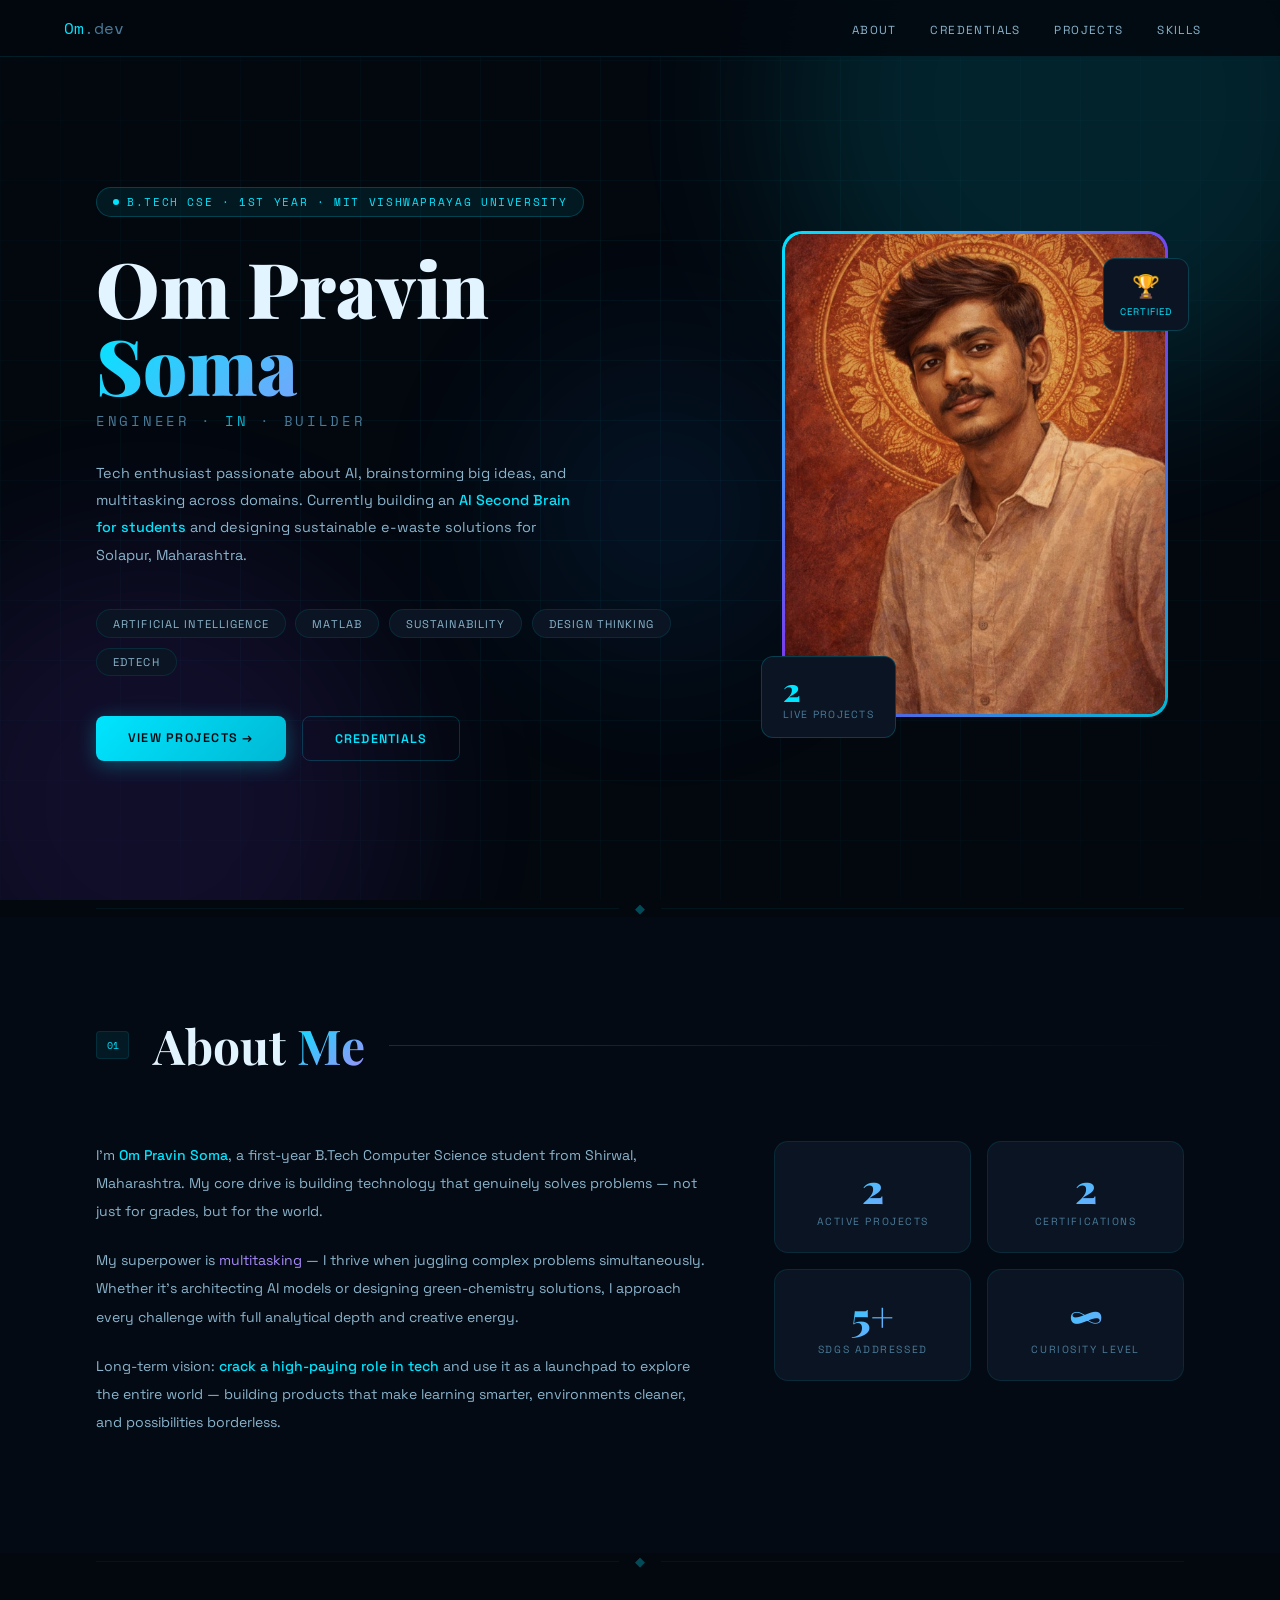
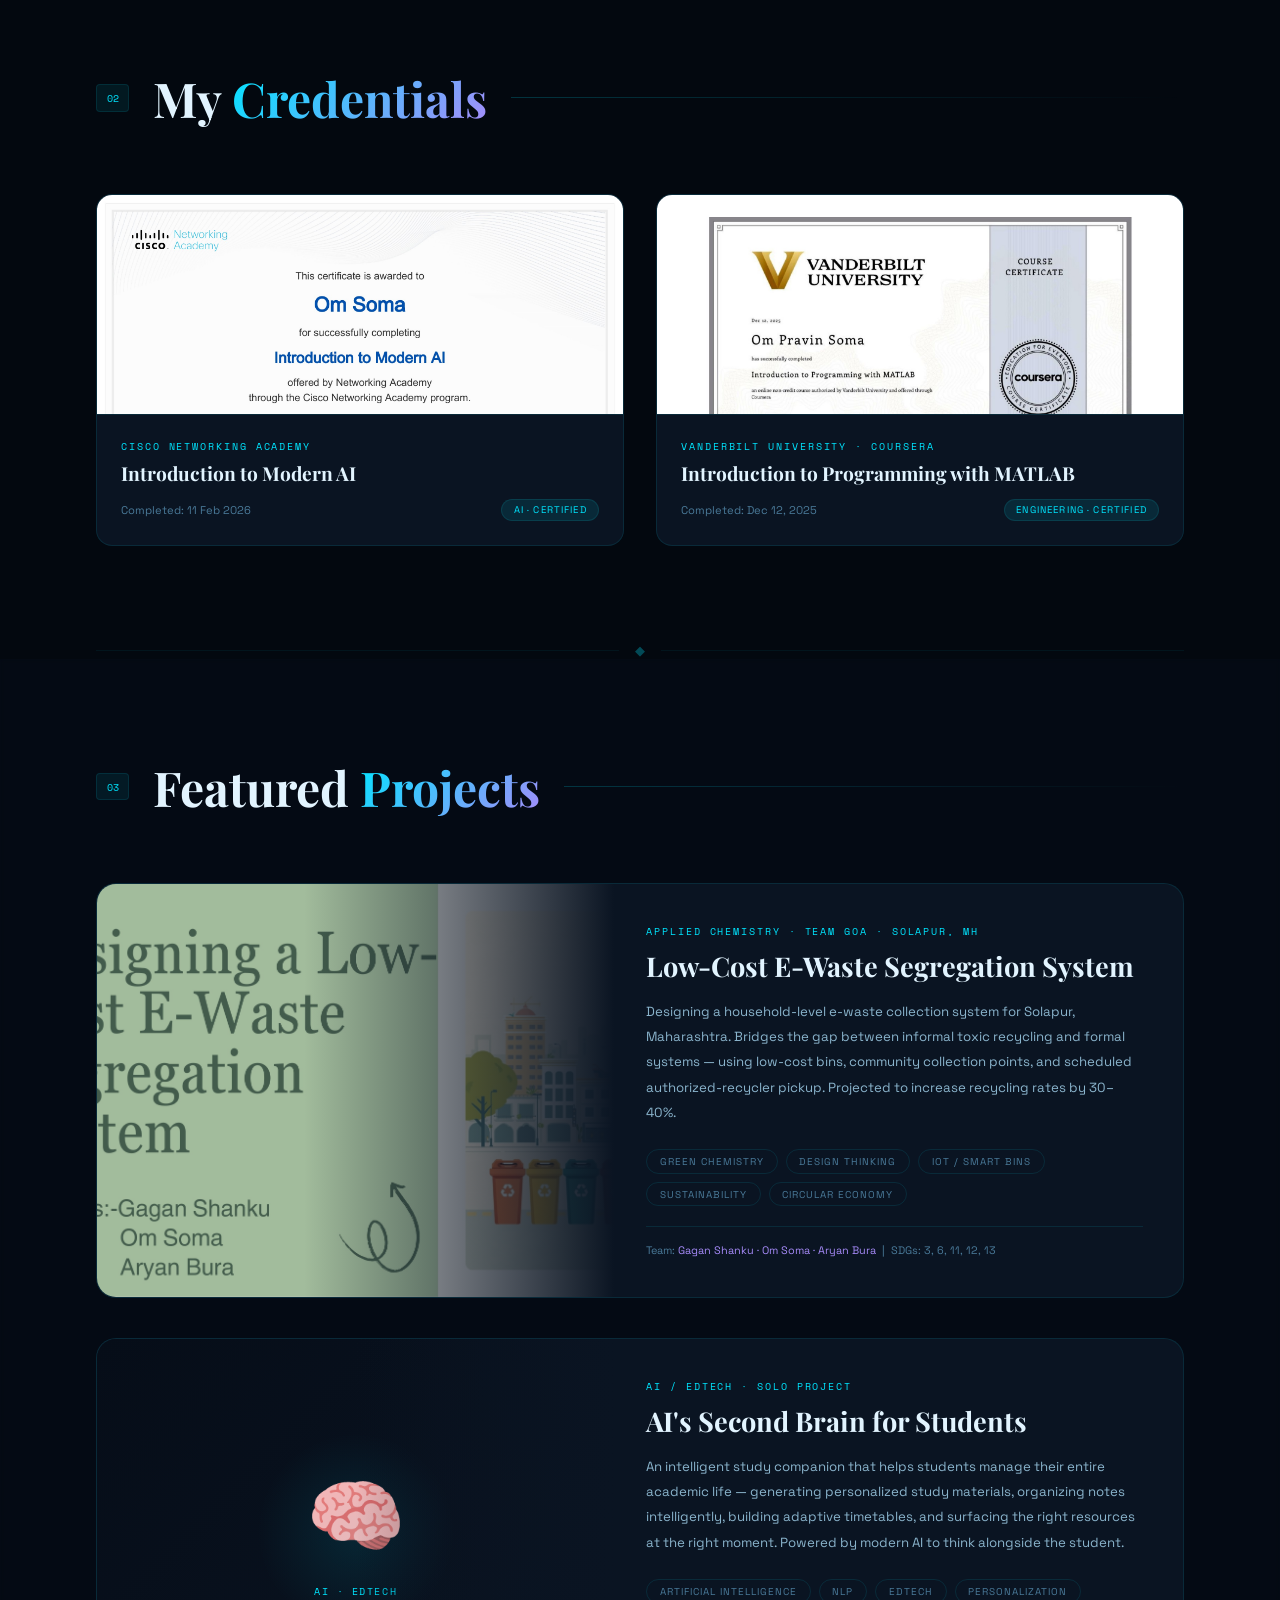
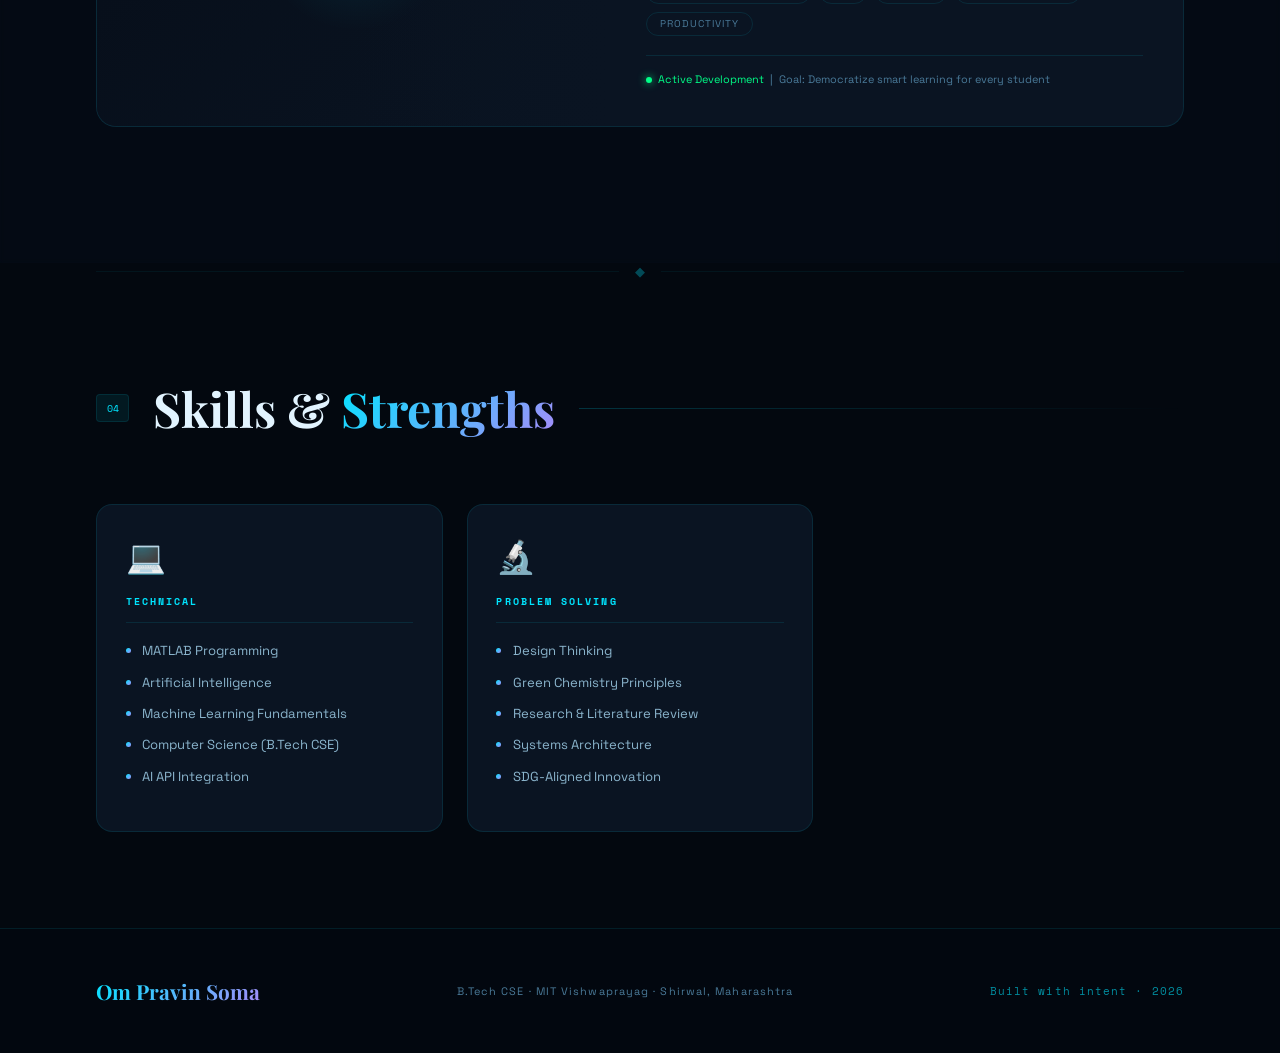
==== commit 6870950b: "Rename html to index.html" ====
--- a/index.html
+++ b/index.html
@@ -1,399 +1,521 @@
 <!DOCTYPE html>
 <html lang="en">
 <head>
-    <meta charset="UTF-8">
-    <meta name="viewport" content="width=device-width, initial-scale=1.0">
-    <title>Your Name - Professional Portfolio</title>
-    <link href="https://fonts.googleapis.com/css2?family=Inter:wght@300;400;500;600;700;800;900&display=swap" rel="stylesheet">
-    <link rel="stylesheet" href="https://cdnjs.cloudflare.com/ajax/libs/font-awesome/6.4.0/css/all.min.css">
-    <!-- Paste the COMPLETE CSS code here -->
-    <style>
-        /* PASTE THE ENTIRE CSS CODE FROM PREVIOUS MESSAGE HERE */
-        /* [CSS from previous response goes here] */
-        
-        /* ADDITIONAL STYLES FOR CERTIFICATES & GALLERY */
-        .gallery-grid {
-            display: grid;
-            grid-template-columns: repeat(auto-fit, minmax(300px, 1fr));
-            gap: 2rem;
-            margin-top: 3rem;
-        }
-        
-        .gallery-item {
-            position: relative;
-            border-radius: 20px;
-            overflow: hidden;
-            box-shadow: 0 20px 40px rgba(0,0,0,0.1);
-            transition: all 0.4s ease;
-            cursor: pointer;
-        }
-        
-        .gallery-item:hover {
-            transform: translateY(-10px) scale(1.02);
-            box-shadow: 0 30px 60px rgba(0,0,0,0.2);
-        }
-        
-        .gallery-item img {
-            width: 100%;
-            height: 250px;
-            object-fit: cover;
-            transition: transform 0.4s ease;
-        }
-        
-        .gallery-item:hover img {
-            transform: scale(1.1);
-        }
-        
-        .gallery-overlay {
-            position: absolute;
-            bottom: 0;
-            left: 0;
-            right: 0;
-            background: linear-gradient(transparent, rgba(0,0,0,0.8));
-            color: white;
-            padding: 2rem 1.5rem 1.5rem;
-            transform: translateY(100%);
-            transition: transform 0.4s ease;
-        }
-        
-        .gallery-item:hover .gallery-overlay {
-            transform: translateY(0);
-        }
-        
-        .certificates-section {
-            background: linear-gradient(135deg, #f8fafc 0%, #e2e8f0 100%);
-        }
-        
-        .certificate-card {
-            background: white;
-            border-radius: 20px;
-            padding: 2rem;
-            text-align: center;
-            box-shadow: 0 15px 35px rgba(0,0,0,0.08);
-            transition: all 0.3s ease;
-            height: 100%;
-        }
-        
-        .certificate-card:hover {
-            transform: translateY(-8px);
-            box-shadow: 0 25px 50px rgba(0,0,0,0.15);
-        }
-        
-        .certificate-image {
-            width: 100%;
-            max-width: 300px;
-            height: 200px;
-            object-fit: cover;
-            border-radius: 12px;
-            margin-bottom: 1.5rem;
-            box-shadow: 0 10px 30px rgba(0,0,0,0.1);
-        }
-        
-        .certificate-title {
-            font-size: 1.3rem;
-            font-weight: 700;
-            margin-bottom: 0.5rem;
-            color: #2d3748;
-        }
-        
-        .certificate-issuer {
-            color: #667eea;
-            font-weight: 600;
-            font-size: 1rem;
-        }
-        
-        .download-btn {
-            display: inline-block;
-            margin-top: 1rem;
-            padding: 0.75rem 1.5rem;
-            background: linear-gradient(135deg, #667eea, #764ba2);
-            color: white;
-            text-decoration: none;
-            border-radius: 25px;
-            font-weight: 600;
-            transition: all 0.3s ease;
-        }
-        
-        .download-btn:hover {
-            transform: translateY(-2px);
-            box-shadow: 0 10px 25px rgba(102, 126, 234, 0.4);
-        }
-        
-        .personal-photo {
-            width: 300px;
-            height: 300px;
-            border-radius: 50%;
-            object-fit: cover;
-            box-shadow: 0 25px 50px rgba(0,0,0,0.15);
-            border: 8px solid white;
-        }
-        
-        @media (max-width: 768px) {
-            .personal-photo {
-                width: 250px;
-                height: 250px;
-            }
-        }
-    </style>
+<meta charset="UTF-8">
+<meta name="viewport" content="width=device-width, initial-scale=1.0">
+<title>Om Pravin Soma — Portfolio</title>
+<link href="https://fonts.googleapis.com/css2?family=Playfair+Display:ital,wght@0,400;0,700;0,900;1,400;1,700&family=Space+Grotesk:wght@300;400;500;600;700&family=Space+Mono:wght@400;700&display=swap" rel="stylesheet">
+<style>
+:root {
+  --bg: #03080f;
+  --surface: #060d18;
+  --surface2: #0a1422;
+  --cyan: #00e5ff;
+  --cyan2: #00b8d4;
+  --cyan3: #0097a7;
+  --neon: #00fff5;
+  --purple: #7c3aed;
+  --purple2: #a78bfa;
+  --text: #e2f4ff;
+  --text2: #8ab4cc;
+  --text3: #4a7a99;
+  --border: rgba(0,229,255,0.1);
+  --border2: rgba(0,229,255,0.2);
+  --glow2: rgba(0,229,255,0.05);
+}
+*, *::before, *::after { box-sizing: border-box; margin: 0; padding: 0; }
+html { scroll-behavior: smooth; }
+body { background: var(--bg); color: var(--text); font-family: 'Space Grotesk', sans-serif; overflow-x: hidden; }
+::-webkit-scrollbar { width: 4px; }
+::-webkit-scrollbar-track { background: var(--bg); }
+::-webkit-scrollbar-thumb { background: var(--cyan3); border-radius: 2px; }
+
+/* BG */
+.bg-canvas { position: fixed; inset: 0; z-index: 0; overflow: hidden; pointer-events: none; }
+.bg-grid {
+  position: absolute; inset: 0;
+  background-image: linear-gradient(rgba(0,229,255,0.04) 1px, transparent 1px), linear-gradient(90deg, rgba(0,229,255,0.04) 1px, transparent 1px);
+  background-size: 60px 60px;
+  mask-image: radial-gradient(ellipse 80% 80% at 50% 50%, black 30%, transparent 100%);
+  animation: gridPulse 8s ease-in-out infinite;
+}
+@keyframes gridPulse { 0%,100% { opacity: 0.5; } 50% { opacity: 1; } }
+.orb { position: absolute; border-radius: 50%; filter: blur(80px); opacity: 0.12; animation: orbFloat 12s ease-in-out infinite; }
+.orb1 { width: 600px; height: 600px; background: var(--cyan); top: -200px; right: -100px; }
+.orb2 { width: 500px; height: 500px; background: var(--purple); bottom: -150px; left: -100px; animation-delay: -4s; }
+.orb3 { width: 300px; height: 300px; background: #1565c0; top: 40%; left: 40%; animation-delay: -8s; }
+@keyframes orbFloat {
+  0%,100% { transform: translate(0,0) scale(1); }
+  33% { transform: translate(30px,-40px) scale(1.05); }
+  66% { transform: translate(-20px,20px) scale(0.95); }
+}
+
+/* NAV */
+nav {
+  position: fixed; top: 0; left: 0; right: 0; z-index: 200;
+  display: flex; align-items: center; justify-content: space-between;
+  padding: 1rem 4rem;
+  background: rgba(3,8,15,0.85); backdrop-filter: blur(20px);
+  border-bottom: 1px solid var(--border);
+  animation: slideDown 0.8s ease both;
+}
+@keyframes slideDown { from { transform: translateY(-100%); opacity: 0; } to { transform: translateY(0); opacity: 1; } }
+.nav-logo { font-family: 'Space Mono', monospace; font-size: 1rem; color: var(--cyan); text-decoration: none; }
+.nav-logo span { color: var(--text3); }
+nav ul { list-style: none; display: flex; gap: 0.3rem; }
+nav ul li a {
+  font-size: 0.73rem; letter-spacing: 0.12em; text-transform: uppercase;
+  color: var(--text2); text-decoration: none; padding: 0.5rem 0.9rem; border-radius: 6px; transition: all 0.2s;
+}
+nav ul li a:hover { color: var(--cyan); background: var(--glow2); }
+
+/* HERO */
+#hero {
+  min-height: 100vh; display: grid; grid-template-columns: 1.1fr 0.9fr;
+  align-items: center; padding: 7rem 4rem 4rem 6rem; position: relative; z-index: 1; gap: 3rem;
+}
+.hero-chip {
+  display: inline-flex; align-items: center; gap: 0.5rem;
+  font-family: 'Space Mono', monospace; font-size: 0.68rem; letter-spacing: 0.15em; text-transform: uppercase;
+  color: var(--cyan); background: rgba(0,229,255,0.08); border: 1px solid var(--border2);
+  padding: 0.4rem 1rem; border-radius: 100px; margin-bottom: 2rem;
+  animation: fadeUp 0.8s 0.3s both;
+}
+.chip-dot { width: 6px; height: 6px; background: var(--cyan); border-radius: 50%; animation: blink 2s ease-in-out infinite; }
+@keyframes blink { 0%,100% { opacity: 1; box-shadow: 0 0 6px var(--cyan); } 50% { opacity: 0.3; box-shadow: none; } }
+.hero-name { font-family: 'Playfair Display', serif; font-size: clamp(3.2rem, 6vw, 5.5rem); font-weight: 900; line-height: 1.0; margin-bottom: 0.5rem; animation: fadeUp 0.8s 0.5s both; }
+.hero-name .line1 { color: var(--text); display: block; }
+.hero-name .line2 { display: block; background: linear-gradient(135deg, var(--cyan) 0%, var(--purple2) 60%, var(--neon) 100%); -webkit-background-clip: text; -webkit-text-fill-color: transparent; background-clip: text; }
+.hero-role { font-family: 'Space Mono', monospace; font-size: 0.85rem; letter-spacing: 0.2em; color: var(--text3); text-transform: uppercase; margin-bottom: 1.8rem; animation: fadeUp 0.8s 0.65s both; }
+.hero-role span { color: var(--cyan2); }
+.hero-bio { font-size: 0.9rem; line-height: 1.9; color: var(--text2); max-width: 480px; margin-bottom: 2.5rem; animation: fadeUp 0.8s 0.8s both; }
+.hero-bio strong { color: var(--cyan); font-weight: 500; }
+.hero-tags { display: flex; flex-wrap: wrap; gap: 0.6rem; margin-bottom: 2.5rem; animation: fadeUp 0.8s 0.95s both; }
+.hero-tag-pill {
+  font-size: 0.7rem; letter-spacing: 0.1em; text-transform: uppercase;
+  color: var(--text2); background: var(--surface2); border: 1px solid var(--border);
+  padding: 0.4rem 1rem; border-radius: 100px; transition: all 0.2s;
+}
+.hero-tag-pill:hover { border-color: var(--cyan); color: var(--cyan); background: var(--glow2); }
+.hero-btns { display: flex; gap: 1rem; animation: fadeUp 0.8s 1.1s both; }
+.btn-primary {
+  font-size: 0.78rem; font-weight: 600; letter-spacing: 0.1em; text-transform: uppercase;
+  color: var(--bg); background: linear-gradient(135deg, var(--cyan), var(--cyan2));
+  border: none; padding: 0.85rem 2rem; border-radius: 8px; text-decoration: none; transition: all 0.25s;
+  box-shadow: 0 4px 20px rgba(0,229,255,0.3);
+}
+.btn-primary:hover { transform: translateY(-2px); box-shadow: 0 8px 30px rgba(0,229,255,0.4); }
+.btn-outline {
+  font-size: 0.78rem; font-weight: 600; letter-spacing: 0.1em; text-transform: uppercase;
+  color: var(--cyan); background: transparent; border: 1px solid var(--border2);
+  padding: 0.85rem 2rem; border-radius: 8px; text-decoration: none; transition: all 0.25s;
+}
+.btn-outline:hover { background: var(--glow2); border-color: var(--cyan); transform: translateY(-2px); }
+
+/* HERO PHOTO */
+.hero-right { position: relative; display: flex; align-items: center; justify-content: center; animation: fadeUp 0.8s 0.4s both; }
+.photo-wrap { position: relative; width: 380px; }
+.photo-ring {
+  position: absolute; inset: -3px; border-radius: 20px;
+  background: linear-gradient(135deg, var(--cyan) 0%, var(--purple) 50%, var(--cyan2) 100%);
+  padding: 3px; animation: ringRotate 6s linear infinite; z-index: 0;
+}
+@keyframes ringRotate { 0% { filter: hue-rotate(0deg); } 100% { filter: hue-rotate(360deg); } }
+.photo-inner { position: relative; z-index: 1; border-radius: 18px; overflow: hidden; background: var(--surface); }
+.photo-inner img {
+  width: 100%; height: 480px; object-fit: cover; display: block;
+  filter: saturate(0.9) contrast(1.05) brightness(0.95); transition: transform 0.5s ease;
+}
+.photo-wrap:hover .photo-inner img { transform: scale(1.03); }
+.photo-badge {
+  position: absolute; bottom: -1.5rem; left: -1.5rem;
+  background: var(--surface2); border: 1px solid var(--border2); border-radius: 12px;
+  padding: 1rem 1.3rem; z-index: 2; backdrop-filter: blur(10px);
+  animation: floatBadge 4s ease-in-out infinite;
+}
+@keyframes floatBadge { 0%,100% { transform: translateY(0); } 50% { transform: translateY(-8px); } }
+.badge-num { font-family: 'Playfair Display', serif; font-size: 2rem; font-weight: 900; color: var(--cyan); line-height: 1; }
+.badge-label { font-size: 0.65rem; letter-spacing: 0.12em; text-transform: uppercase; color: var(--text3); margin-top: 0.2rem; }
+.photo-badge2 {
+  position: absolute; top: 1.5rem; right: -1.5rem;
+  background: var(--surface2); border: 1px solid var(--border2); border-radius: 12px;
+  padding: 0.8rem 1rem; z-index: 2; text-align: center;
+  animation: floatBadge 4s 2s ease-in-out infinite;
+}
+.badge2-text { font-size: 0.6rem; letter-spacing: 0.1em; text-transform: uppercase; color: var(--cyan); margin-top: 0.3rem; }
+
+/* SECTIONS */
+section { padding: 6rem 6rem; position: relative; z-index: 1; }
+section.alt { background: rgba(6,13,24,0.6); backdrop-filter: blur(2px); }
+
+.sec-header { display: flex; align-items: center; gap: 1.5rem; margin-bottom: 4rem; }
+.sec-num { font-family: 'Space Mono', monospace; font-size: 0.65rem; color: var(--cyan); background: rgba(0,229,255,0.08); border: 1px solid var(--border); padding: 0.3rem 0.6rem; border-radius: 4px; }
+.sec-title { font-family: 'Playfair Display', serif; font-size: clamp(2rem, 4vw, 3rem); font-weight: 700; color: var(--text); }
+.sec-title span { background: linear-gradient(135deg, var(--cyan), var(--purple2)); -webkit-background-clip: text; -webkit-text-fill-color: transparent; background-clip: text; }
+.sec-line { flex: 1; height: 1px; background: linear-gradient(90deg, var(--border2), transparent); }
+
+/* ABOUT */
+.about-grid { display: grid; grid-template-columns: 1.2fr 0.8fr; gap: 4rem; align-items: start; }
+.about-text p { font-size: 0.88rem; line-height: 2; color: var(--text2); margin-bottom: 1.3rem; }
+.about-text strong { color: var(--cyan); font-weight: 500; }
+.about-text em { color: var(--purple2); font-style: normal; }
+.stats-grid { display: grid; grid-template-columns: 1fr 1fr; gap: 1rem; }
+.stat-card {
+  background: var(--surface2); border: 1px solid var(--border); border-radius: 14px;
+  padding: 1.5rem; text-align: center; transition: all 0.3s; position: relative; overflow: hidden;
+}
+.stat-card::before { content: ''; position: absolute; top: 0; left: 0; right: 0; height: 2px; background: linear-gradient(90deg, transparent, var(--cyan), transparent); transform: scaleX(0); transition: transform 0.3s; }
+.stat-card:hover { border-color: var(--border2); transform: translateY(-4px); }
+.stat-card:hover::before { transform: scaleX(1); }
+.stat-n { font-family: 'Playfair Display', serif; font-size: 2.5rem; font-weight: 900; background: linear-gradient(135deg, var(--cyan), var(--purple2)); -webkit-background-clip: text; -webkit-text-fill-color: transparent; background-clip: text; line-height: 1.1; }
+.stat-label { font-size: 0.65rem; letter-spacing: 0.15em; text-transform: uppercase; color: var(--text3); margin-top: 0.3rem; }
+
+/* CERTS */
+.certs-grid { display: grid; grid-template-columns: 1fr 1fr; gap: 2rem; }
+.cert-card { background: var(--surface2); border: 1px solid var(--border); border-radius: 16px; overflow: hidden; transition: all 0.35s; }
+.cert-card:hover { transform: translateY(-6px); border-color: rgba(0,229,255,0.3); box-shadow: 0 20px 40px rgba(0,229,255,0.08); }
+.cert-thumb-ph {
+  width: 100%; height: 200px; display: flex; flex-direction: column; align-items: center; justify-content: center;
+  background: linear-gradient(135deg, var(--surface), var(--surface2)); border-bottom: 1px solid var(--border);
+  position: relative; overflow: hidden;
+}
+.cert-thumb-ph .ct-glow { position: absolute; width: 150px; height: 150px; border-radius: 50%; background: radial-gradient(circle, rgba(0,229,255,0.12) 0%, transparent 70%); animation: floatBadge 3s ease-in-out infinite; }
+.cert-icon { font-size: 3rem; margin-bottom: 0.8rem; position: relative; z-index: 1; }
+.cert-icon-label { font-size: 0.65rem; letter-spacing: 0.15em; text-transform: uppercase; color: var(--cyan); position: relative; z-index: 1; }
+.cert-body { padding: 1.5rem; }
+.cert-issuer { font-family: 'Space Mono', monospace; font-size: 0.6rem; letter-spacing: 0.2em; text-transform: uppercase; color: var(--cyan); margin-bottom: 0.5rem; }
+.cert-name { font-family: 'Playfair Display', serif; font-size: 1.2rem; font-weight: 700; color: var(--text); margin-bottom: 0.5rem; line-height: 1.3; }
+.cert-meta { display: flex; align-items: center; justify-content: space-between; margin-top: 0.8rem; }
+.cert-date { font-size: 0.7rem; color: var(--text3); }
+.cert-badge { font-size: 0.6rem; letter-spacing: 0.12em; text-transform: uppercase; padding: 0.25rem 0.7rem; background: rgba(0,229,255,0.1); color: var(--cyan); border-radius: 100px; border: 1px solid var(--border); }
+
+/* PROJECTS */
+.project-block {
+  border: 1px solid var(--border); border-radius: 20px; overflow: hidden;
+  margin-bottom: 2.5rem; display: grid; grid-template-columns: 1fr 1.1fr;
+  background: var(--surface2); transition: all 0.35s; position: relative;
+}
+.project-block::before { content: ''; position: absolute; top: 0; left: 0; right: 0; height: 3px; background: linear-gradient(90deg, var(--cyan), var(--purple), var(--cyan2)); opacity: 0; transition: opacity 0.3s; }
+.project-block:hover { border-color: rgba(0,229,255,0.25); box-shadow: 0 25px 50px rgba(0,0,0,0.4); transform: translateY(-4px); }
+.project-block:hover::before { opacity: 1; }
+.project-visual { position: relative; min-height: 320px; overflow: hidden; }
+.project-placeholder {
+  width: 100%; height: 100%; min-height: 320px; display: flex; flex-direction: column;
+  align-items: center; justify-content: center; background: linear-gradient(135deg, #060d18, #0a1422);
+  position: relative; overflow: hidden;
+}
+.p-glow { position: absolute; width: 200px; height: 200px; background: radial-gradient(circle, rgba(0,229,255,0.1) 0%, transparent 70%); border-radius: 50%; }
+.p-icon { font-size: 5rem; margin-bottom: 1rem; animation: floatBadge 3s ease-in-out infinite; }
+.p-label { font-family: 'Space Mono', monospace; font-size: 0.65rem; letter-spacing: 0.15em; text-transform: uppercase; color: var(--cyan); }
+.proj-overlay { position: absolute; inset: 0; background: linear-gradient(to right, transparent 50%, var(--surface2) 100%); }
+.project-info { padding: 2.5rem 2.5rem 2.5rem 2rem; display: flex; flex-direction: column; justify-content: center; }
+.project-cat { font-family: 'Space Mono', monospace; font-size: 0.6rem; letter-spacing: 0.2em; text-transform: uppercase; color: var(--cyan); margin-bottom: 0.8rem; }
+.project-name { font-family: 'Playfair Display', serif; font-size: 1.7rem; font-weight: 700; color: var(--text); margin-bottom: 1rem; line-height: 1.2; }
+.project-desc { font-size: 0.83rem; line-height: 1.9; color: var(--text2); margin-bottom: 1.5rem; }
+.project-tags { display: flex; flex-wrap: wrap; gap: 0.5rem; margin-bottom: 1.2rem; }
+.ptag { font-size: 0.62rem; letter-spacing: 0.1em; text-transform: uppercase; padding: 0.3rem 0.8rem; border: 1px solid var(--border); color: var(--text3); border-radius: 100px; transition: all 0.2s; }
+.ptag:hover { border-color: var(--cyan); color: var(--cyan); }
+.project-footer { font-size: 0.68rem; color: var(--text3); border-top: 1px solid var(--border); padding-top: 1rem; margin-top: auto; }
+.project-footer span { color: var(--purple2); }
+.status-dot { display: inline-block; width: 6px; height: 6px; background: #00ff88; border-radius: 50%; margin-right: 6px; box-shadow: 0 0 8px #00ff88; animation: blink 2s infinite; }
+
+/* SKILLS */
+.skills-grid { display: grid; grid-template-columns: repeat(3, 1fr); gap: 1.5rem; }
+.skill-card {
+  background: var(--surface2); border: 1px solid var(--border); border-radius: 16px;
+  padding: 2rem 1.8rem; transition: all 0.3s; position: relative; overflow: hidden;
+}
+.skill-card::before { content: ''; position: absolute; bottom: 0; left: 0; right: 0; height: 2px; background: linear-gradient(90deg, var(--cyan), var(--purple)); transform: scaleX(0); transition: transform 0.3s; transform-origin: left; }
+.skill-card:hover { border-color: var(--border2); transform: translateY(-4px); }
+.skill-card:hover::before { transform: scaleX(1); }
+.sk-icon { font-size: 2rem; margin-bottom: 1rem; display: block; }
+.sk-title { font-family: 'Space Mono', monospace; font-size: 0.65rem; font-weight: 700; letter-spacing: 0.2em; text-transform: uppercase; color: var(--cyan); margin-bottom: 1.2rem; padding-bottom: 0.8rem; border-bottom: 1px solid var(--border); }
+.sk-item { display: flex; align-items: center; gap: 0.7rem; margin-bottom: 0.9rem; font-size: 0.82rem; color: var(--text2); transition: color 0.2s; }
+.sk-item:hover { color: var(--text); }
+.sk-item::before { content: ''; width: 5px; height: 5px; background: linear-gradient(135deg, var(--cyan), var(--purple2)); border-radius: 50%; flex-shrink: 0; }
+
+/* FOOTER */
+footer { padding: 3rem 6rem; border-top: 1px solid var(--border); display: flex; align-items: center; justify-content: space-between; position: relative; z-index: 1; background: rgba(3,8,15,0.8); }
+.foot-name { font-family: 'Playfair Display', serif; font-size: 1.3rem; font-weight: 700; background: linear-gradient(135deg, var(--cyan), var(--purple2)); -webkit-background-clip: text; -webkit-text-fill-color: transparent; background-clip: text; }
+.foot-note { font-size: 0.68rem; color: var(--text3); letter-spacing: 0.1em; }
+
+/* DIVIDER */
+.divider { display: flex; align-items: center; gap: 1rem; padding: 0 6rem; opacity: 0.3; position: relative; z-index: 1; }
+.divider-line { flex: 1; height: 1px; background: var(--border2); }
+.divider-dot { font-size: 0.8rem; color: var(--cyan); }
+
+/* ANIMATIONS */
+@keyframes fadeUp { from { opacity: 0; transform: translateY(30px); } to { opacity: 1; transform: translateY(0); } }
+.reveal { opacity: 0; transform: translateY(30px); transition: opacity 0.7s ease, transform 0.7s ease; }
+.reveal.visible { opacity: 1; transform: translateY(0); }
+
+@media (max-width: 900px) {
+  #hero { grid-template-columns: 1fr; padding: 6rem 2rem 3rem; }
+  .hero-right { display: none; }
+  section { padding: 4rem 2rem; }
+  .about-grid, .certs-grid, .skills-grid { grid-template-columns: 1fr; }
+  .project-block { grid-template-columns: 1fr; }
+  nav { padding: 1rem 1.5rem; }
+  footer { flex-direction: column; gap: 1rem; padding: 2rem; text-align: center; }
+  .divider { padding: 0 2rem; }
+}
+</style>
 </head>
 <body>
-    <!-- Navigation -->
-    <nav class="navbar">
-        <div class="container nav-container">
-            <div class="logo">YourName</div>
-            <ul class="nav-links">
-                <li><a href="#home">Home</a></li>
-                <li><a href="#about">About</a></li>
-                <li><a href="#gallery">Gallery</a></li>
-                <li><a href="#certificates">Certificates</a></li>
-                <li><a href="#projects">Projects</a></li>
-                <li><a href="#contact">Contact</a></li>
-            </ul>
+
+<div class="bg-canvas">
+  <div class="bg-grid"></div>
+  <div class="orb orb1"></div>
+  <div class="orb orb2"></div>
+  <div class="orb orb3"></div>
+</div>
+
+<nav>
+  <a class="nav-logo" href="#hero">Om<span>.dev</span></a>
+  <ul>
+    <li><a href="#about">About</a></li>
+    <li><a href="#certs">Credentials</a></li>
+    <li><a href="#projects">Projects</a></li>
+    <li><a href="#skills">Skills</a></li>
+  </ul>
+</nav>
+
+<section id="hero">
+  <div class="hero-left">
+    <div class="hero-chip"><span class="chip-dot"></span>B.Tech CSE · 1st Year · MIT Vishwaprayag University</div>
+    <h1 class="hero-name">
+      <span class="line1">Om Pravin</span>
+      <span class="line2">Soma</span>
+    </h1>
+    <div class="hero-role">Engineer · <span id="typed-word">Innovator</span> · Builder</div>
+    <p class="hero-bio">Tech enthusiast passionate about AI, brainstorming big ideas, and multitasking across domains. Currently building an <strong>AI Second Brain for students</strong> and designing sustainable e-waste solutions for Solapur, Maharashtra.</p>
+    <div class="hero-tags">
+      <span class="hero-tag-pill">Artificial Intelligence</span>
+      <span class="hero-tag-pill">MATLAB</span>
+      <span class="hero-tag-pill">Sustainability</span>
+      <span class="hero-tag-pill">Design Thinking</span>
+      <span class="hero-tag-pill">EdTech</span>
+    </div>
+    <div class="hero-btns">
+      <a href="#projects" class="btn-primary">View Projects →</a>
+      <a href="#certs" class="btn-outline">Credentials</a>
+    </div>
+  </div>
+  <div class="hero-right">
+    <div class="photo-wrap">
+      <div class="photo-ring"></div>
+      <div class="photo-inner">
+        <img src="[data-uri]